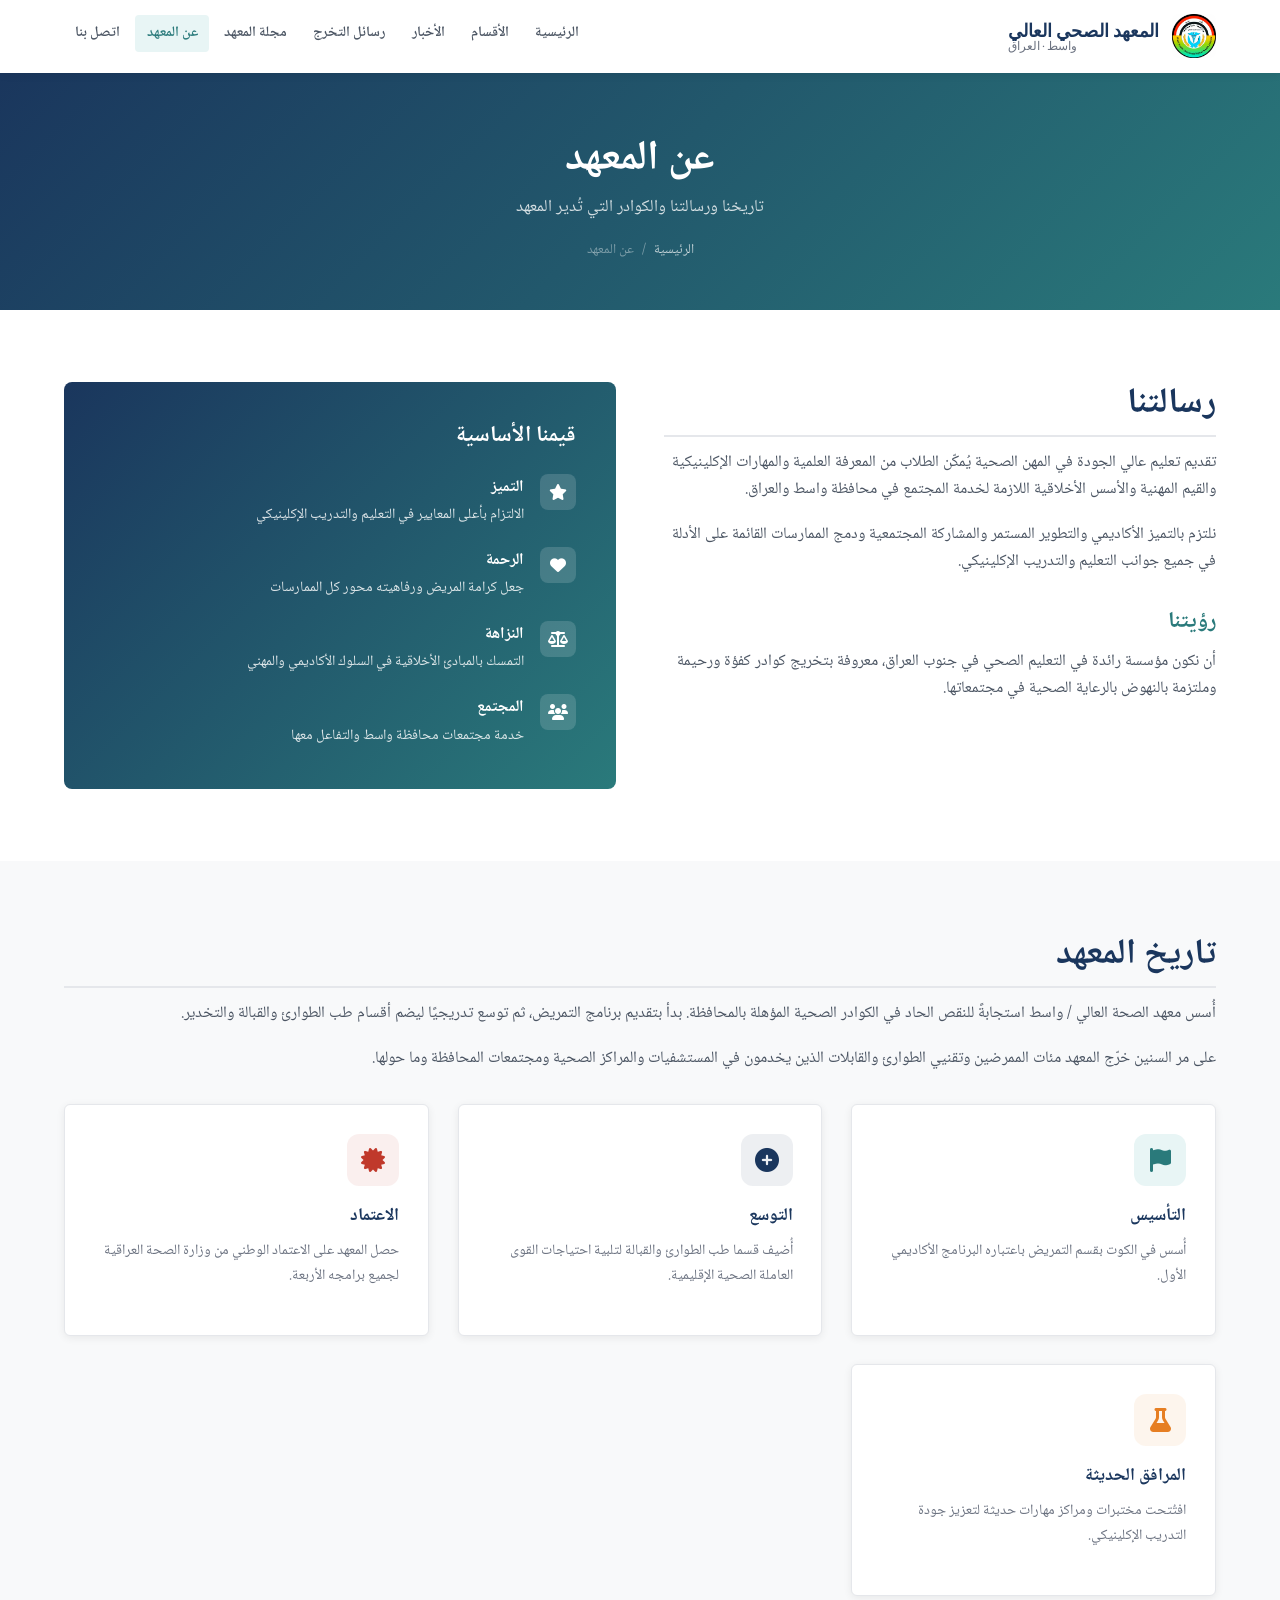
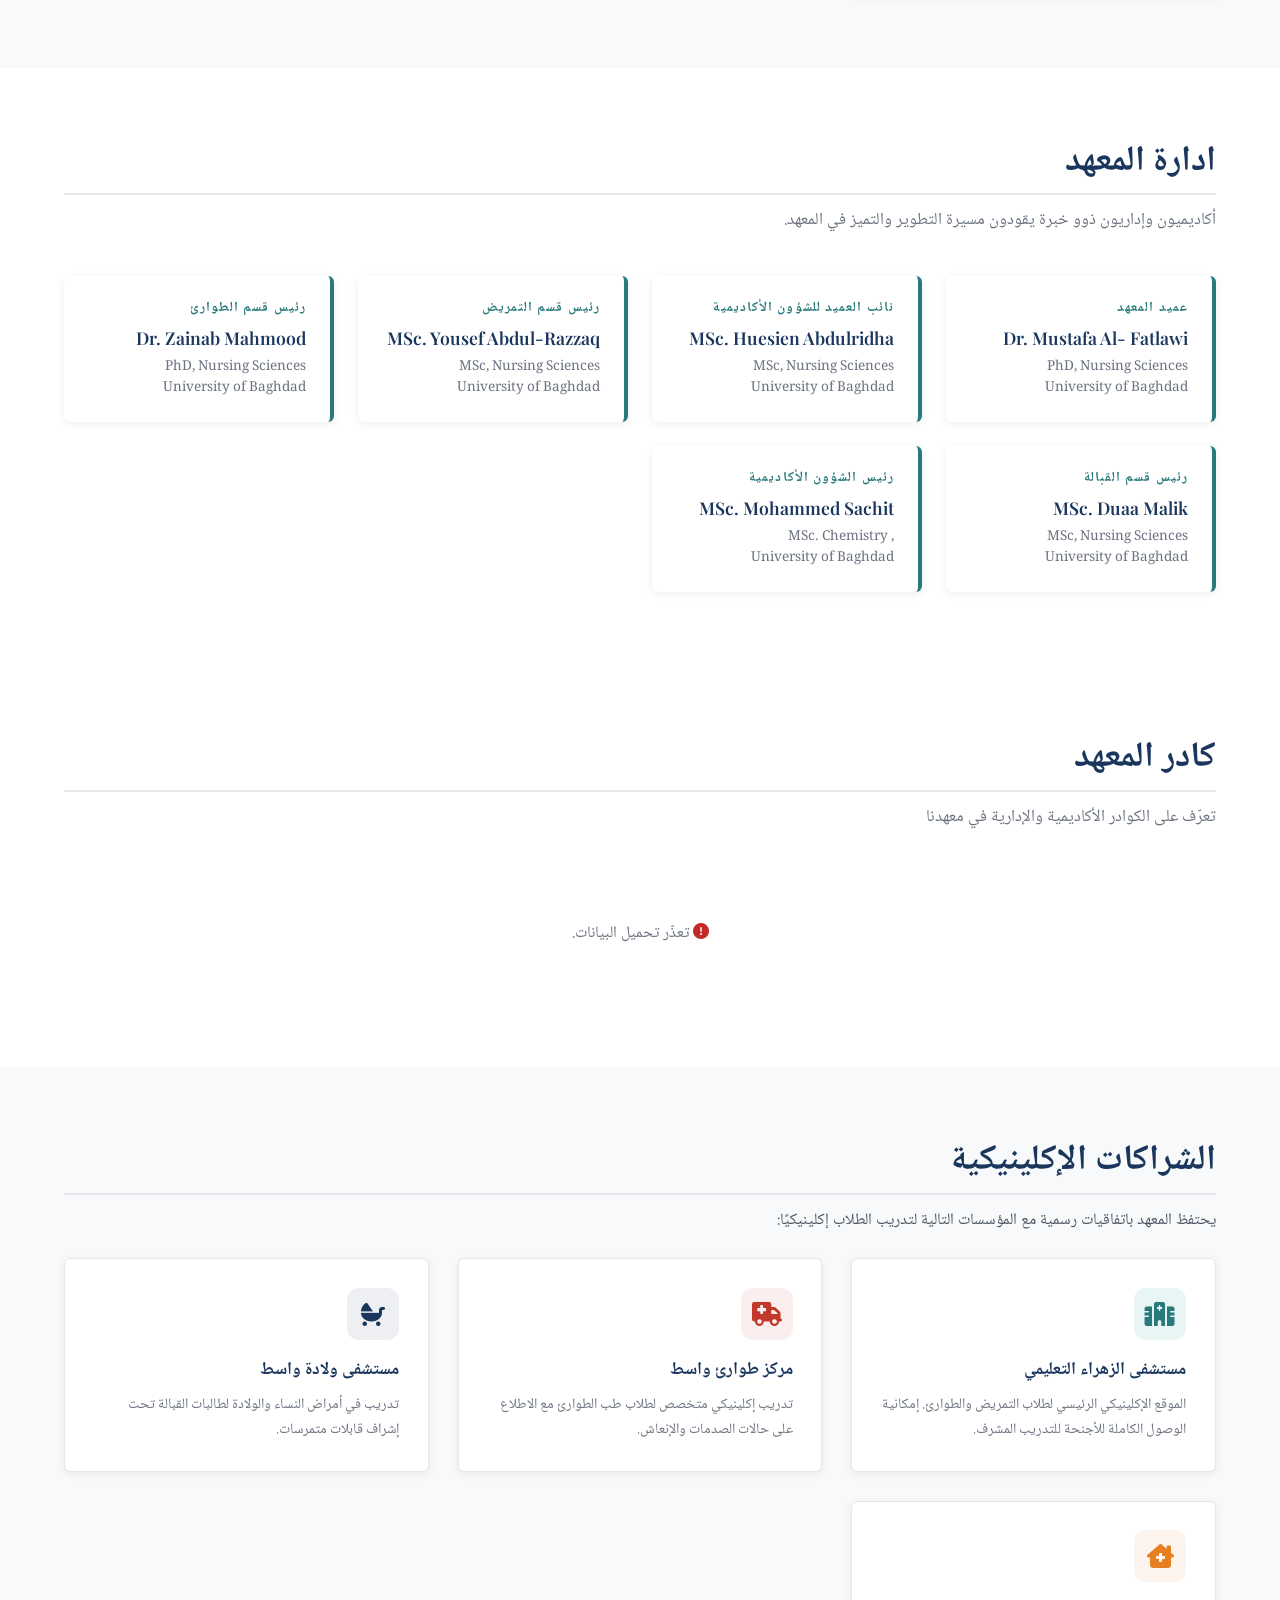
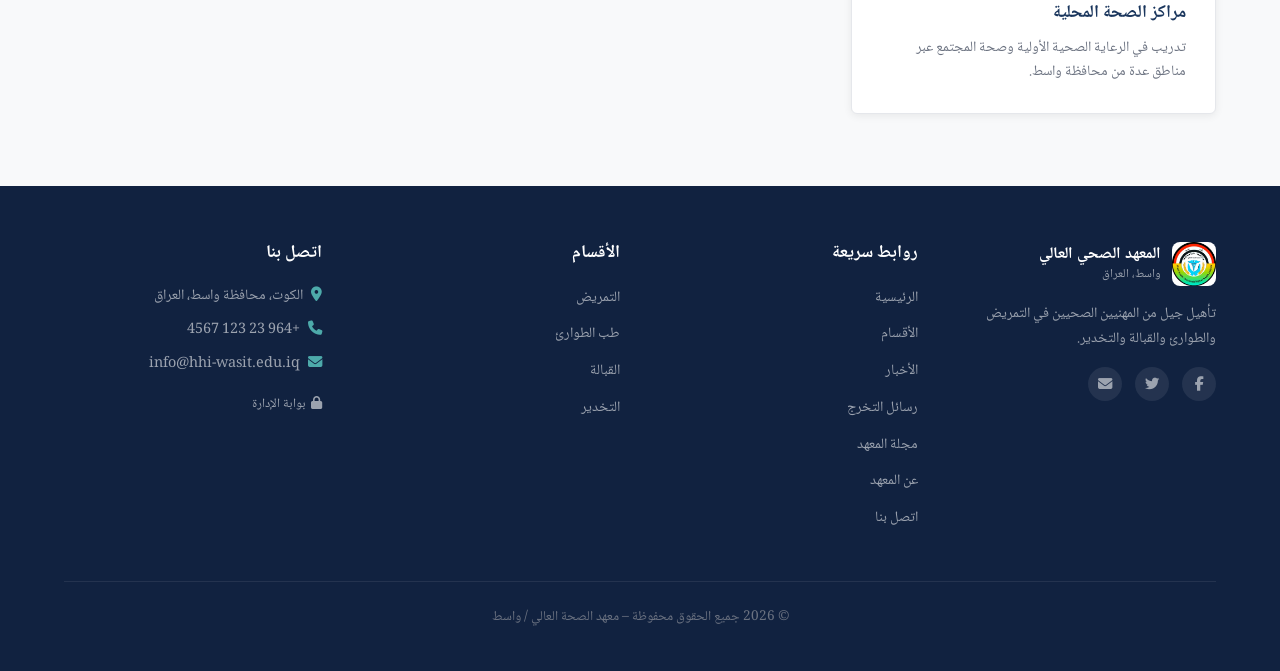
==== about.html @ e91b0072 "Add files via upload" ====
<!DOCTYPE html>
<html lang="ar" dir="rtl">
<head>
  <meta charset="UTF-8"><meta name="viewport" content="width=device-width, initial-scale=1.0">
  <title>عن المعهد – المعهد الصحي العالي واسط</title>
  <link rel="stylesheet" href="https://cdnjs.cloudflare.com/ajax/libs/font-awesome/6.4.0/css/all.min.css">
  <link href="https://fonts.googleapis.com/css2?family=Playfair+Display:wght@400;600;700&family=Source+Sans+Pro:wght@300;400;600&family=Noto+Naskh+Arabic:wght@400;600;700&display=swap" rel="stylesheet">
  <link rel="stylesheet" href="css/style.css">
</head>
<body class="rtl">
<header id="site-header"></header>
<div class="page-header">
  <h1 id="ph_t"></h1><p id="ph_s"></p>
  <div class="breadcrumb"><a href="index.html" id="bc_home"></a><span>/</span><span id="bc_cur"></span></div>
</div>

<section class="section">
  <div class="container">
    <div style="display:grid;grid-template-columns:1fr 1fr;gap:3rem;align-items:start">
      <div>
        <h2 id="mis_t"></h2><p id="mis_p1"></p><p id="mis_p2"></p>
        <h3 style="margin-top:2rem" id="vis_t"></h3><p id="vis_p"></p>
      </div>
      <div>
        <div style="background:linear-gradient(135deg,var(--navy) 0%,var(--teal) 100%);border-radius:8px;padding:2.5rem;color:#fff">
          <h3 style="color:#fff;margin-bottom:1.5rem" id="cv_t"></h3>
          <div style="display:flex;flex-direction:column;gap:1.2rem">
            <div style="display:flex;gap:1rem;align-items:flex-start">
              <div style="background:rgba(255,255,255,.15);border-radius:8px;width:36px;height:36px;display:flex;align-items:center;justify-content:center;flex-shrink:0"><i class="fas fa-star"></i></div>
              <div><strong id="v1t"></strong><br><span style="font-size:.9rem;opacity:.85" id="v1d"></span></div>
            </div>
            <div style="display:flex;gap:1rem;align-items:flex-start">
              <div style="background:rgba(255,255,255,.15);border-radius:8px;width:36px;height:36px;display:flex;align-items:center;justify-content:center;flex-shrink:0"><i class="fas fa-heart"></i></div>
              <div><strong id="v2t"></strong><br><span style="font-size:.9rem;opacity:.85" id="v2d"></span></div>
            </div>
            <div style="display:flex;gap:1rem;align-items:flex-start">
              <div style="background:rgba(255,255,255,.15);border-radius:8px;width:36px;height:36px;display:flex;align-items:center;justify-content:center;flex-shrink:0"><i class="fas fa-balance-scale"></i></div>
              <div><strong id="v3t"></strong><br><span style="font-size:.9rem;opacity:.85" id="v3d"></span></div>
            </div>
            <div style="display:flex;gap:1rem;align-items:flex-start">
              <div style="background:rgba(255,255,255,.15);border-radius:8px;width:36px;height:36px;display:flex;align-items:center;justify-content:center;flex-shrink:0"><i class="fas fa-users"></i></div>
              <div><strong id="v4t"></strong><br><span style="font-size:.9rem;opacity:.85" id="v4d"></span></div>
            </div>
          </div>
        </div>
      </div>
    </div>
  </div>
</section>

<section class="section section-alt">
  <div class="container">
    <h2 id="hist_t"></h2><p id="hist_p1"></p><p id="hist_p2"></p>
    <div class="card-grid" style="margin-top:2rem">
      <div class="card"><div class="card-icon teal"><i class="fas fa-flag"></i></div><h4 id="h1t"></h4><p style="font-size:.9rem;color:var(--gray)" id="h1d"></p></div>
      <div class="card"><div class="card-icon navy"><i class="fas fa-plus-circle"></i></div><h4 id="h2t"></h4><p style="font-size:.9rem;color:var(--gray)" id="h2d"></p></div>
      <div class="card"><div class="card-icon accent"><i class="fas fa-certificate"></i></div><h4 id="h3t"></h4><p style="font-size:.9rem;color:var(--gray)" id="h3d"></p></div>
      <div class="card"><div class="card-icon orange"><i class="fas fa-flask"></i></div><h4 id="h4t"></h4><p style="font-size:.9rem;color:var(--gray)" id="h4d"></p></div>
    </div>
  </div>
</section>

<section class="section">
  <div class="container">
    <div class="section-header"><h2 id="lead_t"></h2><p id="lead_s"></p></div>
    <div class="board-grid">
      <div class="board-card"><h4 id="bd1r"></h4><div class="name">Dr. Mustafa Al- Fatlawi </div><div class="role-detail">PhD, Nursing Sciences <br>University of Baghdad</div></div>
      <div class="board-card"><h4 id="bd2r"></h4><div class="name">MSc. Huesien Abdulridha </div><div class="role-detail">MSc, Nursing Sciences<br>University of Baghdad</div></div>
      <div class="board-card"><h4 id="bd3r"></h4><div class="name">MSc. Yousef Abdul-Razzaq </div><div class="role-detail">MSc, Nursing Sciences<br>University of Baghdad</div></div>
      <div class="board-card"><h4 id="bd4r"></h4><div class="name">Dr. Zainab Mahmood </div><div class="role-detail">PhD, Nursing Sciences <br>University of Baghdad</div></div>
      <div class="board-card"><h4 id="bd5r"></h4><div class="name">MSc. Duaa Malik </div><div class="role-detail">MSc, Nursing Sciences <br>University of Baghdad</div></div>
      <div class="board-card"><h4 id="bd6r"></h4><div class="name">MSc. Mohammed Sachit </div><div class="role-detail">, MSc. Chemistry <br>University of Baghdad</div></div>
    </div>
  </div>
</section>


<!-- ═══════ STAFF CAROUSEL (FIXED) ═══════ -->
<section class="section" id="staff-section">
  <div class="container">
    <div class="section-header">
      <h2>كادر المعهد</h2>
      <p>تعرّف على الكوادر الأكاديمية والإدارية في معهدنا</p>
    </div>

    <div id="staffLoading" style="text-align:center;padding:3rem;color:var(--gray)">
      <i class="fas fa-spinner fa-spin fa-2x"></i>
    </div>

    <div id="staffCarouselWrap" style="display:none;position:relative">
      <!-- Carousel track -->
      <div style="overflow:hidden;border-radius:12px">
        <div id="staffTrack" style="display:flex;transition:transform .45s cubic-bezier(.4,0,.2,1)"></div>
      </div>

      <!-- Prev / Next arrows -->
      <button id="staffPrev" onclick="staffMove(-1)" style="position:absolute;top:50%;right:-22px;transform:translateY(-50%);width:44px;height:44px;border-radius:50%;background:var(--navy);color:#fff;border:none;cursor:pointer;font-size:1.1rem;box-shadow:0 4px 12px rgba(0,0,0,.2);z-index:2;display:flex;align-items:center;justify-content:center">
        <i class="fas fa-chevron-right"></i>
      </button>
      <button id="staffNext" onclick="staffMove(1)" style="position:absolute;top:50%;left:-22px;transform:translateY(-50%);width:44px;height:44px;border-radius:50%;background:var(--navy);color:#fff;border:none;cursor:pointer;font-size:1.1rem;box-shadow:0 4px 12px rgba(0,0,0,.2);z-index:2;display:flex;align-items:center;justify-content:center">
        <i class="fas fa-chevron-left"></i>
      </button>

      <!-- Dots -->
      <div id="staffDots" style="display:flex;justify-content:center;gap:.5rem;margin-top:1.5rem;flex-wrap:wrap"></div>
    </div>

    <div id="staffEmpty" style="display:none;text-align:center;padding:3rem;color:var(--gray)">
      <i class="fas fa-users" style="font-size:2.5rem;opacity:.3;display:block;margin-bottom:1rem"></i>
      <span>لا يوجد كادر مضاف بعد.</span>
    </div>
  </div>
</section>

<section class="section section-alt">
  <div class="container">
    <h2 id="part_t"></h2><p id="part_s"></p>
    <div class="card-grid" style="margin-top:1.5rem">
      <div class="card"><div class="card-icon teal"><i class="fas fa-hospital"></i></div><h4 id="p1n"></h4><p style="font-size:.9rem;color:var(--gray);margin:0" id="p1d"></p></div>
      <div class="card"><div class="card-icon accent"><i class="fas fa-truck-medical"></i></div><h4 id="p2n"></h4><p style="font-size:.9rem;color:var(--gray);margin:0" id="p2d"></p></div>
      <div class="card"><div class="card-icon navy"><i class="fas fa-baby-carriage"></i></div><h4 id="p3n"></h4><p style="font-size:.9rem;color:var(--gray);margin:0" id="p3d"></p></div>
      <div class="card"><div class="card-icon orange"><i class="fas fa-clinic-medical"></i></div><h4 id="p4n"></h4><p style="font-size:.9rem;color:var(--gray);margin:0" id="p4d"></p></div>
    </div>
  </div>
</section>

<footer id="site-footer"></footer>
<script src="js/app.js"></script><script src="js/layout.js"></script>
<script>
function renderPage(){
  renderHeader('about.html'); renderFooter();
  const set=(id,v)=>{const e=document.getElementById(id);if(e)e.textContent=v;};
  set('ph_t','عن المعهد'); set('ph_s','تاريخنا ورسالتنا والكوادر التي تُدير المعهد');
  set('bc_home','الرئيسية'); set('bc_cur','عن المعهد');
  set('mis_t','رسالتنا');
  set('mis_p1','تقديم تعليم عالي الجودة في المهن الصحية يُمكّن الطلاب من المعرفة العلمية والمهارات الإكلينيكية والقيم المهنية والأسس الأخلاقية اللازمة لخدمة المجتمع في محافظة واسط والعراق.');
  set('mis_p2','نلتزم بالتميز الأكاديمي والتطوير المستمر والمشاركة المجتمعية ودمج الممارسات القائمة على الأدلة في جميع جوانب التعليم والتدريب الإكلينيكي.');
  set('vis_t','رؤيتنا');
  set('vis_p','أن نكون مؤسسة رائدة في التعليم الصحي في جنوب العراق، معروفة بتخريج كوادر كفؤة ورحيمة وملتزمة بالنهوض بالرعاية الصحية في مجتمعاتها.');
  set('cv_t','قيمنا الأساسية');
  set('v1t','التميز'); set('v1d','الالتزام بأعلى المعايير في التعليم والتدريب الإكلينيكي');
  set('v2t','الرحمة'); set('v2d','جعل كرامة المريض ورفاهيته محور كل الممارسات');
  set('v3t','النزاهة'); set('v3d','التمسك بالمبادئ الأخلاقية في السلوك الأكاديمي والمهني');
  set('v4t','المجتمع'); set('v4d','خدمة مجتمعات محافظة واسط والتفاعل معها');
  set('hist_t','تاريخ المعهد');
  set('hist_p1','أُسس معهد الصحة العالي  / واسط استجابةً للنقص الحاد في الكوادر الصحية المؤهلة بالمحافظة. بدأ بتقديم برنامج التمريض، ثم توسع تدريجيًا ليضم أقسام طب الطوارئ والقبالة والتخدير.');
  set('hist_p2','على مر السنين خرّج المعهد مئات الممرضين وتقنيي الطوارئ والقابلات الذين يخدمون في المستشفيات والمراكز الصحية ومجتمعات المحافظة وما حولها.');
  set('h1t','التأسيس'); set('h1d','أُسس في الكوت بقسم التمريض باعتباره البرنامج الأكاديمي الأول.');
  set('h2t','التوسع'); set('h2d','أُضيف قسما طب الطوارئ والقبالة لتلبية احتياجات القوى العاملة الصحية الإقليمية.');
  set('h3t','الاعتماد'); set('h3d','حصل المعهد على الاعتماد الوطني من وزارة الصحة العراقية لجميع برامجه الأربعة.');
  set('h4t','المرافق الحديثة'); set('h4d','افتُتحت مختبرات ومراكز مهارات حديثة لتعزيز جودة التدريب الإكلينيكي.');
  set('lead_t','ادارة المعهد'); set('lead_s','أكاديميون وإداريون ذوو خبرة يقودون مسيرة التطوير والتميز في المعهد.');
  set('bd1r','عميد المعهد'); set('bd2r','نائب العميد للشؤون الأكاديمية');
  set('bd3r','رئيس قسم التمريض'); set('bd4r','رئيس قسم الطوارئ');
  set('bd5r','رئيس قسم القبالة'); set('bd6r','رئيس الشؤون الأكاديمية');
  set('part_t','الشراكات الإكلينيكية'); set('part_s','يحتفظ المعهد باتفاقيات رسمية مع المؤسسات التالية لتدريب الطلاب إكلينيكيًا:');
  set('p1n','مستشفى الزهراء التعليمي'); set('p1d','الموقع الإكلينيكي الرئيسي لطلاب التمريض والطوارئ. إمكانية الوصول الكاملة للأجنحة للتدريب المشرف.');
  set('p2n','مركز طوارئ واسط'); set('p2d','تدريب إكلينيكي متخصص لطلاب طب الطوارئ مع الاطلاع على حالات الصدمات والإنعاش.');
  set('p3n','مستشفى ولادة واسط'); set('p3d','تدريب في أمراض النساء والولادة لطالبات القبالة تحت إشراف قابلات متمرسات.');
  set('p4n','مراكز الصحة المحلية'); set('p4d','تدريب في الرعاية الصحية الأولية وصحة المجتمع عبر مناطق عدة من محافظة واسط.');
  document.body.classList.add('rtl');
  document.documentElement.dir='rtl';
  document.documentElement.lang='ar';
  document.title='عن المعهد – المعهد الصحي العالي واسط';
}
renderPage();

  // ═══ STAFF CAROUSEL (FIXED) ═══
  let _staffList = [];
  let _staffIndex = 0;
  let _staffAuto;
  const VISIBLE = () => window.innerWidth < 640 ? 1 : window.innerWidth < 1024 ? 2 : 3;

  async function loadStaff() {
    try {
      _staffList = await HHI.getStaff();
      document.getElementById('staffLoading').style.display = 'none';
      if (!_staffList.length) {
        document.getElementById('staffEmpty').style.display = 'block';
        return;
      }
      document.getElementById('staffCarouselWrap').style.display = 'block';
      buildCarousel();
      startAuto();
    } catch(e) {
      document.getElementById('staffLoading').innerHTML =
        '<i class="fas fa-exclamation-circle" style="color:#c62828"></i> تعذّر تحميل البيانات.';
      console.error('Staff load error:', e);
    }
  }

  function buildCarousel() {
    const track = document.getElementById('staffTrack');
    const dots  = document.getElementById('staffDots');
    const vis   = VISIBLE();
    const cardW = 100 / vis;

    track.innerHTML = _staffList.map(s => `
      <div style="min-width:${cardW}%;padding:1rem;box-sizing:border-box;flex-shrink:0">
        <div style="background:#fff;border-radius:24px;box-shadow:0 12px 40px rgba(0,0,0,.04);padding:2rem 1.5rem;height:100%;border:1px solid rgba(42,122,123,0.1);transition:all .4s cubic-bezier(0.175, 0.885, 0.32, 1.275);display:flex;flex-direction:column;align-items:center;text-align:center">
          
          <!-- Squircle Image -->
          <div style="width:160px;height:160px;border-radius:40px;overflow:hidden;margin-bottom:1.5rem;background:var(--teal-pale);box-shadow:0 10px 25px rgba(42,122,123,0.15);transform:rotate(-3deg)">
            <div style="width:100%;height:100%;transform:rotate(3deg)">
              ${s.photo_url
                ? `<img src="${escHtml(s.photo_url)}" alt="${escHtml(s.name)}" style="width:100%;height:100%;object-fit:cover;display:block">`
                : `<div style="width:100%;height:100%;display:flex;align-items:center;justify-content:center"><i class="fas fa-user-tie" style="font-size:3.5rem;color:var(--teal);opacity:.4"></i></div>`}
            </div>
          </div>

          <!-- Name & Title -->
          <div style="margin-bottom:1rem">
            <h4 style="font-family:'Playfair Display',serif;font-size:1.3rem;color:var(--navy);margin-bottom:.3rem;border:none;padding:0">${escHtml(s.name)}</h4>
            <div style="color:var(--teal);font-size:.9rem;font-weight:600;letter-spacing:0.02em">${escHtml(s.title||'Staff')}</div>
          </div>

          <!-- Divider -->
          <div style="width:30px;height:2px;background:var(--accent);margin-bottom:1rem;opacity:.4"></div>

          <!-- Department -->
          <div style="font-size:.8rem;color:var(--gray);background:var(--gray-light);padding:.3rem .8rem;border-radius:12px;font-weight:500">
            ${escHtml(s.department||'General')}
          </div>

          <!-- Subtle Action -->
          <div style="margin-top:auto;padding-top:1.5rem">
            <div style="display:flex;gap:.8rem;justify-content:center">

            </div>
          </div>
        </div>
      </div>`).join('');

    const pages = Math.ceil(_staffList.length / vis);
    dots.innerHTML = Array.from({length: pages}, (_,i) =>
      `<button onclick="staffGoTo(${i})" style="width:${i===0?'24px':'10px'};height:10px;border-radius:99px;background:${i===0?'var(--teal)':'#d1d5db'};border:none;cursor:pointer;transition:all .3s;padding:0" id="dot_${i}"></button>`
    ).join('');

    goTo(0);
  }

  function goTo(idx) {
    const vis = VISIBLE();
    const max = Math.max(0, _staffList.length - vis);
    _staffIndex = Math.max(0, Math.min(idx, max));
    const cardW = 100 / vis;
    document.getElementById('staffTrack').style.transform = `translateX(${_staffIndex * cardW}%)`;
    // Update dots
    const pages = Math.ceil(_staffList.length / vis);
    const activePage = Math.round(_staffIndex / vis);
    for (let i = 0; i < pages; i++) {
      const dot = document.getElementById('dot_' + i);
      if (dot) {
        dot.style.width = i === activePage ? '24px' : '10px';
        dot.style.background = i === activePage ? 'var(--teal)' : '#d1d5db';
      }
    }
  }

  function staffMove(dir) {
    resetAuto();
    goTo(_staffIndex + dir);
  }

  function staffGoTo(page) {
    resetAuto();
    goTo(page * VISIBLE());
  }

  function startAuto() {
    _staffAuto = setInterval(() => {
      const vis = VISIBLE();
      const next = _staffIndex + 1 > _staffList.length - vis ? 0 : _staffIndex + 1;
      goTo(next);
    }, 4000);
  }

  function resetAuto() {
    clearInterval(_staffAuto);
    startAuto();
  }

  window.addEventListener('resize', () => {
    if (_staffList.length) buildCarousel();
  });

  loadStaff();

</script>
</body>
</html>
---- css/style.css ----
/* ===== RESET & BASE ===== */
*, *::before, *::after { margin: 0; padding: 0; box-sizing: border-box; }

:root {
  --navy:       #1a365d;
  --navy-dark:  #112240;
  --teal:       #2a7a7b;
  --teal-light: #4daaaa;
  --teal-pale:  #e8f5f5;
  --accent:     #c0392b;
  --accent2:    #e67e22;
  --gray:       #6b7280;
  --gray-dark:  #4b5563;
  --gray-light: #f8f9fa;
  --white:      #ffffff;
  --border:     #e5e7eb;
  --shadow-sm:  0 2px 8px rgba(0,0,0,0.07);
  --shadow-md:  0 6px 24px rgba(0,0,0,0.10);
  --radius:     6px;
}

html { scroll-behavior: smooth; }

body {
  font-family: 'Source Sans Pro', 'Segoe UI', sans-serif;
  color: var(--gray-dark);
  background: var(--white);
  line-height: 1.7;
}

h1, h2, h3, h4, h5 {
  font-family: 'Playfair Display', Georgia, serif;
  color: var(--navy);
  line-height: 1.25;
  margin-bottom: 0.75rem;
}

h1 { font-size: clamp(2rem, 5vw, 3.2rem); }
h2 { font-size: clamp(1.6rem, 3vw, 2.2rem); padding-bottom: 0.6rem; border-bottom: 2px solid var(--border); margin-top: 0; }
h3 { font-size: 1.4rem; color: var(--teal); }
h4 { font-size: 1.1rem; }

p { margin-bottom: 1.1rem; }

a { color: var(--teal); text-decoration: none; transition: color 0.25s; }
a:hover { color: var(--navy); }

ul { margin-left: 1.4rem; margin-bottom: 1.2rem; }
li { margin-bottom: 0.4rem; }

img { max-width: 100%; display: block; }

/* ===== LAYOUT ===== */
.container { width: 100%; max-width: 1200px; margin: 0 auto; padding: 0 1.5rem; }
.section { padding: 4.5rem 0; }
.section-alt { background: var(--gray-light); }

/* ===== BUTTONS ===== */
.btn {
  display: inline-block;
  padding: 0.7rem 1.6rem;
  border-radius: var(--radius);
  font-weight: 600;
  font-size: 0.95rem;
  border: 2px solid transparent;
  cursor: pointer;
  transition: all 0.28s;
  font-family: 'Source Sans Pro', sans-serif;
  letter-spacing: 0.02em;
}
.btn-primary { background: var(--accent); color: #fff; border-color: var(--accent); }
.btn-primary:hover { background: #a93226; border-color: #a93226; color: #fff; }
.btn-secondary { background: transparent; color: var(--teal); border-color: var(--teal); }
.btn-secondary:hover { background: var(--teal); color: #fff; }
.btn-navy { background: var(--navy); color: #fff; border-color: var(--navy); }
.btn-navy:hover { background: var(--navy-dark); color: #fff; }
.btn-sm { padding: 0.45rem 1rem; font-size: 0.875rem; }

/* ===== HEADER ===== */
header {
  background: var(--white);
  box-shadow: var(--shadow-sm);
  position: fixed;
  top: 0; left: 0; right: 0;
  z-index: 1000;
}
.header-inner {
  display: flex;
  align-items: center;
  justify-content: space-between;
  padding: 0.9rem 1.5rem;
  max-width: 1200px;
  margin: 0 auto;
}
.logo-wrap { display: flex; align-items: center; gap: 0.8rem; }
.logo-icon {
  width: 44px; height: 44px;
  background: var(--navy);
  border-radius: 8px;
  display: flex; align-items: center; justify-content: center;
  color: #fff;
  font-family: 'Playfair Display', serif;
  font-weight: 700; font-size: 1.15rem;
  flex-shrink: 0;
}
.logo-text { font-family: 'Playfair Display', serif; font-weight: 700; font-size: 1.1rem; color: var(--navy); line-height: 1.2; }
.logo-text span { display: block; font-family: 'Source Sans Pro', sans-serif; font-weight: 400; font-size: 0.75rem; color: var(--gray); }

nav#mainNav ul { display: flex; list-style: none; margin: 0; gap: 0.25rem; }
nav#mainNav a { color: var(--gray-dark); font-weight: 600; font-size: 0.9rem; padding: 0.4rem 0.7rem; border-radius: 4px; transition: all 0.2s; }
nav#mainNav a:hover, nav#mainNav a.active { color: var(--teal); background: var(--teal-pale); }

.mobile-btn { display: none; background: none; border: none; font-size: 1.5rem; color: var(--navy); cursor: pointer; }

/* ===== HERO ===== */
.hero {
  margin-top: 70px;
  padding: 7rem 0 5rem;
  background: linear-gradient(135deg, rgba(26,54,93,0.04) 0%, rgba(42,122,123,0.06) 100%),
              linear-gradient(to bottom, #fff 0%, var(--gray-light) 100%);
  text-align: center;
  position: relative;
  overflow: hidden;
}
.hero::before {
  content: '';
  position: absolute;
  top: -60px; right: -80px;
  width: 360px; height: 360px;
  background: radial-gradient(circle, rgba(42,122,123,0.08) 0%, transparent 70%);
  border-radius: 50%;
}
.hero::after {
  content: '';
  position: absolute;
  bottom: -40px; left: -60px;
  width: 280px; height: 280px;
  background: radial-gradient(circle, rgba(26,54,93,0.06) 0%, transparent 70%);
  border-radius: 50%;
}
.hero-content { position: relative; z-index: 1; max-width: 800px; margin: 0 auto; }
.hero-badge {
  display: inline-block;
  background: var(--teal-pale);
  color: var(--teal);
  font-size: 0.8rem;
  font-weight: 600;
  letter-spacing: 0.1em;
  text-transform: uppercase;
  padding: 0.3rem 1rem;
  border-radius: 20px;
  margin-bottom: 1.5rem;
}
.hero h1 { margin-bottom: 1.2rem; }
.hero .subtitle {
  font-size: 1.2rem;
  color: var(--gray);
  max-width: 580px;
  margin: 0 auto 2.5rem;
}
.hero-btns { display: flex; gap: 1rem; justify-content: center; flex-wrap: wrap; }
.hero-stats {
  display: flex; gap: 3rem; justify-content: center;
  margin-top: 4rem;
  padding-top: 3rem;
  border-top: 1px solid var(--border);
  flex-wrap: wrap;
}
.stat-item { text-align: center; }
.stat-num { font-family: 'Playfair Display', serif; font-size: 2.2rem; font-weight: 700; color: var(--navy); display: block; }
.stat-label { font-size: 0.85rem; color: var(--gray); text-transform: uppercase; letter-spacing: 0.05em; }

/* ===== CARDS ===== */
.card-grid { display: grid; grid-template-columns: repeat(auto-fill, minmax(280px, 1fr)); gap: 1.8rem; margin-top: 2rem; }
.card {
  background: var(--white);
  border-radius: var(--radius);
  box-shadow: var(--shadow-sm);
  padding: 1.8rem;
  border: 1px solid var(--border);
  transition: transform 0.3s, box-shadow 0.3s;
}
.card:hover { transform: translateY(-4px); box-shadow: var(--shadow-md); }
.card-icon {
  width: 52px; height: 52px;
  border-radius: 12px;
  display: flex; align-items: center; justify-content: center;
  font-size: 1.5rem;
  margin-bottom: 1.2rem;
}
.card-icon.teal { background: var(--teal-pale); color: var(--teal); }
.card-icon.navy { background: rgba(26,54,93,0.08); color: var(--navy); }
.card-icon.accent { background: rgba(192,57,43,0.08); color: var(--accent); }
.card-icon.orange { background: rgba(230,126,34,0.08); color: var(--accent2); }

/* ===== NEWS CARDS ===== */
.news-grid { display: grid; grid-template-columns: repeat(auto-fill, minmax(300px, 1fr)); gap: 1.8rem; margin-top: 2rem; }
.news-card {
  background: var(--white);
  border-radius: var(--radius);
  box-shadow: var(--shadow-sm);
  overflow: hidden;
  border: 1px solid var(--border);
  transition: transform 0.3s, box-shadow 0.3s;
  display: flex; flex-direction: column;
}
.news-card:hover { transform: translateY(-4px); box-shadow: var(--shadow-md); }
.news-card-header {
  background: linear-gradient(135deg, var(--navy) 0%, var(--teal) 100%);
  padding: 1.2rem 1.5rem;
  display: flex; align-items: center; gap: 0.75rem;
}
.news-category {
  font-size: 0.72rem;
  font-weight: 700;
  letter-spacing: 0.1em;
  text-transform: uppercase;
  color: rgba(255,255,255,0.85);
  background: rgba(255,255,255,0.15);
  padding: 0.2rem 0.6rem;
  border-radius: 4px;
}
.news-date { font-size: 0.8rem; color: rgba(255,255,255,0.7); margin-left: auto; }
.news-card-body { padding: 1.5rem; flex: 1; }
.news-card-body h3 { font-size: 1.1rem; color: var(--navy); margin-bottom: 0.7rem; }
.news-card-body p { font-size: 0.9rem; color: var(--gray); margin-bottom: 0; }
.news-card-footer { padding: 0.8rem 1.5rem; border-top: 1px solid var(--border); }

/* Card layout used on news.html / bulletin.html (image + body, light category badge) */
.news-img {
  height: 170px;
  background-size: cover;
  background-position: center;
  background-color: var(--teal-pale);
}
.news-body { padding: 1.5rem; flex: 1; display: flex; flex-direction: column; }
.news-body .news-category {
  display: inline-block;
  align-self: flex-start;
  color: var(--teal);
  background: var(--teal-pale);
  text-transform: none;
  letter-spacing: 0.02em;
  font-weight: 700;
  margin-bottom: 0.6rem;
}
.news-title { font-size: 1.1rem; color: var(--navy); margin: 0 0 0.6rem; line-height: 1.4; }
.news-excerpt { font-size: 0.9rem; color: var(--gray); margin: 0 0 1rem; line-height: 1.7; flex: 1; }
.news-meta {
  display: flex; gap: 1rem; flex-wrap: wrap;
  font-size: 0.8rem; color: var(--gray);
  padding-top: 0.8rem; border-top: 1px solid var(--border);
}
.news-meta i { color: var(--teal); margin-left: 0.3rem; }

/* ===== DEPARTMENT SECTION ===== */
.dept-grid { display: grid; grid-template-columns: repeat(auto-fill, minmax(320px, 1fr)); gap: 2rem; margin-top: 2rem; }
.dept-card {
  background: var(--white);
  border-radius: var(--radius);
  box-shadow: var(--shadow-sm);
  border: 1px solid var(--border);
  overflow: hidden;
  transition: transform 0.3s, box-shadow 0.3s;
}
.dept-card:hover { transform: translateY(-5px); box-shadow: var(--shadow-md); }
.dept-card-top {
  padding: 2rem 1.8rem 1.5rem;
  border-bottom: 1px solid var(--border);
}
.dept-badge {
  display: inline-block;
  font-size: 0.72rem;
  font-weight: 700;
  letter-spacing: 0.12em;
  text-transform: uppercase;
  padding: 0.3rem 0.8rem;
  border-radius: 20px;
  margin-bottom: 1rem;
}
.dept-badge.nursing { background: #e3f2fd; color: #1565c0; }
.dept-badge.emergency { background: #fce4ec; color: #c62828; }
.dept-badge.midwifery { background: #f3e5f5; color: #6a1b9a; }
.dept-badge.anesthesia { background: #e8f5e9; color: #2e7d32; }
.dept-card-top h3 { color: var(--navy); font-size: 1.35rem; }
.dept-card-body { padding: 1.5rem 1.8rem; }
.dept-detail { display: flex; align-items: center; gap: 0.6rem; font-size: 0.88rem; color: var(--gray); margin-bottom: 0.5rem; }
.dept-detail i { color: var(--teal); width: 16px; }

/* ===== THESES ===== */
.thesis-item {
  background: var(--white);
  border: 1px solid var(--border);
  border-left: 4px solid var(--teal);
  border-radius: var(--radius);
  padding: 1.4rem 1.6rem;
  margin-bottom: 1.2rem;
  transition: box-shadow 0.2s;
}
.thesis-item:hover { box-shadow: var(--shadow-sm); }
.thesis-meta { display: flex; gap: 1rem; flex-wrap: wrap; margin-bottom: 0.5rem; }
.thesis-tag {
  font-size: 0.75rem;
  font-weight: 600;
  letter-spacing: 0.06em;
  text-transform: uppercase;
  padding: 0.2rem 0.6rem;
  border-radius: 4px;
}
.thesis-tag.nursing { background: #e3f2fd; color: #1565c0; }
.thesis-tag.emergency { background: #fce4ec; color: #c62828; }
.thesis-tag.midwifery { background: #f3e5f5; color: #6a1b9a; }
.thesis-tag.anesthesia { background: #e8f5e9; color: #2e7d32; }
.thesis-item h4 { color: var(--navy); font-size: 1.05rem; margin-bottom: 0.3rem; }
.thesis-item .thesis-author { color: var(--gray); font-size: 0.88rem; }
.thesis-item .thesis-year { color: var(--teal); font-weight: 600; }
.thesis-download { display: flex; align-items: center; gap: 0.4rem; font-size: 0.85rem; color: var(--teal); font-weight: 600; margin-top: 0.8rem; }
.thesis-download:hover { color: var(--navy); }

/* ===== SEARCH / FILTER BAR ===== */
.filter-bar {
  display: flex;
  gap: 1rem;
  flex-wrap: wrap;
  align-items: center;
  margin-bottom: 2rem;
  background: var(--gray-light);
  padding: 1rem 1.4rem;
  border-radius: var(--radius);
}
.filter-bar input, .filter-bar select {
  padding: 0.6rem 1rem;
  border: 1px solid var(--border);
  border-radius: var(--radius);
  font-family: 'Source Sans Pro', sans-serif;
  font-size: 0.9rem;
  color: var(--gray-dark);
  background: #fff;
  outline: none;
  flex: 1; min-width: 160px;
}
.filter-bar input:focus, .filter-bar select:focus { border-color: var(--teal); }

/* ===== SECTION HEADER ===== */
.section-header { margin-bottom: 2.5rem; }
.section-header p { color: var(--gray); font-size: 1.05rem; max-width: 640px; }

/* ===== BOARD / LEADERSHIP ===== */
.board-grid { display: grid; grid-template-columns: repeat(auto-fill, minmax(240px, 1fr)); gap: 1.5rem; margin-top: 2rem; }
.board-card {
  background: var(--white);
  padding: 1.5rem;
  border-radius: var(--radius);
  border-left: 4px solid var(--teal);
  box-shadow: var(--shadow-sm);
}
.board-card h4 { color: var(--teal); margin-bottom: 0.4rem; font-size: 0.85rem; text-transform: uppercase; letter-spacing: 0.08em; }
.board-card .name { font-family: 'Playfair Display', serif; font-size: 1.1rem; color: var(--navy); font-weight: 600; margin-bottom: 0.25rem; }
.board-card .role-detail { color: var(--gray); font-size: 0.85rem; line-height: 1.5; }

/* ===== FOOTER ===== */
footer {
  background: var(--navy-dark);
  color: #d1d5db;
  padding: 3.5rem 0 1.5rem;
}
.footer-grid { display: grid; grid-template-columns: repeat(auto-fit, minmax(220px, 1fr)); gap: 2.5rem; margin-bottom: 2.5rem; }
.footer-col h4 { color: #fff; font-family: 'Playfair Display', serif; font-size: 1.1rem; margin-bottom: 1.2rem; }
.footer-col ul { list-style: none; margin: 0; }
.footer-col li { margin-bottom: 0.6rem; }
.footer-col a { color: #9ca3af; font-size: 0.9rem; }
.footer-col a:hover { color: #fff; }
.footer-col p { font-size: 0.9rem; margin-bottom: 0.6rem; color: #9ca3af; }
.social-row { display: flex; gap: 0.8rem; margin-top: 1rem; }
.social-btn {
  width: 34px; height: 34px;
  display: flex; align-items: center; justify-content: center;
  background: rgba(255,255,255,0.08);
  border-radius: 50%;
  color: #fff;
  font-size: 0.9rem;
  transition: background 0.2s;
}
.social-btn:hover { background: var(--teal); color: #fff; }
.footer-bottom {
  border-top: 1px solid rgba(255,255,255,0.08);
  padding-top: 1.5rem;
  text-align: center;
  font-size: 0.85rem;
  color: #6b7280;
}

/* ===== PAGE HEADER (inner pages) ===== */
.page-header {
  margin-top: 70px;
  background: linear-gradient(135deg, var(--navy) 0%, var(--teal) 100%);
  padding: 4rem 0 3rem;
  color: #fff;
  text-align: center;
}
.page-header h1 { color: #fff; margin-bottom: 0.5rem; font-size: clamp(1.8rem, 4vw, 2.6rem); }
.page-header p { color: rgba(255,255,255,0.8); font-size: 1.05rem; margin: 0; }
.breadcrumb { display: flex; align-items: center; justify-content: center; gap: 0.5rem; margin-top: 1rem; font-size: 0.85rem; }
.breadcrumb a { color: rgba(255,255,255,0.7); }
.breadcrumb a:hover { color: #fff; }
.breadcrumb span { color: rgba(255,255,255,0.4); }

/* ===== ALERT / NOTICE ===== */
.alert { padding: 1rem 1.4rem; border-radius: var(--radius); margin-bottom: 1.5rem; border-left: 4px solid; }
.alert-info { background: #e3f2fd; border-color: #1565c0; color: #1a237e; }
.alert-success { background: #e8f5e9; border-color: #2e7d32; color: #1b5e20; }
.alert-warn { background: #fff8e1; border-color: #f9a825; color: #e65100; }

/* ===== ADMIN PAGE ===== */
.admin-wrapper {
  margin-top: 70px;
  min-height: calc(100vh - 70px);
  display: grid;
  grid-template-columns: 260px 1fr;
}
.admin-sidebar {
  background: var(--navy-dark);
  color: #d1d5db;
  padding: 2rem 1.2rem;
  min-height: calc(100vh - 70px);
}
.admin-sidebar h3 { color: #fff; font-size: 0.8rem; letter-spacing: 0.12em; text-transform: uppercase; margin-bottom: 1rem; padding-bottom: 0.5rem; border-bottom: 1px solid rgba(255,255,255,0.1); }
.admin-sidebar ul { list-style: none; margin: 0 0 2rem; }
.admin-sidebar li { margin-bottom: 0.25rem; }
.admin-sidebar a {
  display: flex; align-items: center; gap: 0.7rem;
  color: #9ca3af;
  font-size: 0.9rem;
  padding: 0.55rem 0.8rem;
  border-radius: 6px;
  transition: all 0.2s;
}
.admin-sidebar a:hover, .admin-sidebar a.active { background: rgba(255,255,255,0.08); color: #fff; }
.admin-sidebar a i { width: 16px; }
.admin-main { background: var(--gray-light); padding: 2.5rem; overflow-y: auto; }
.admin-main h2 { border-bottom: none; font-size: 1.6rem; margin-bottom: 0.3rem; }
.admin-main .sub { color: var(--gray); margin-bottom: 2rem; font-size: 0.95rem; }

.form-group { margin-bottom: 1.4rem; }
.form-group label { display: block; font-weight: 600; font-size: 0.9rem; margin-bottom: 0.45rem; color: var(--gray-dark); }
.form-control {
  width: 100%;
  padding: 0.65rem 1rem;
  border: 1px solid var(--border);
  border-radius: var(--radius);
  font-family: 'Source Sans Pro', sans-serif;
  font-size: 0.95rem;
  color: var(--gray-dark);
  background: #fff;
  transition: border-color 0.2s;
  outline: none;
}
.form-control:focus { border-color: var(--teal); box-shadow: 0 0 0 3px rgba(42,122,123,0.1); }
textarea.form-control { resize: vertical; min-height: 100px; }
.form-row { display: grid; grid-template-columns: 1fr 1fr; gap: 1.2rem; }
.file-drop {
  border: 2px dashed var(--border);
  border-radius: var(--radius);
  padding: 2rem;
  text-align: center;
  cursor: pointer;
  transition: border-color 0.2s, background 0.2s;
  background: #fff;
}
.file-drop:hover, .file-drop.drag { border-color: var(--teal); background: var(--teal-pale); }
.file-drop i { font-size: 2rem; color: var(--teal); margin-bottom: 0.7rem; }
.file-drop p { margin: 0; color: var(--gray); font-size: 0.9rem; }
.file-drop input[type=file] { display: none; }
.file-name { margin-top: 0.7rem; font-size: 0.85rem; color: var(--teal); font-weight: 600; }

.card-white { background: #fff; border-radius: var(--radius); padding: 2rem; box-shadow: var(--shadow-sm); border: 1px solid var(--border); margin-bottom: 2rem; }
.admin-table { width: 100%; border-collapse: collapse; font-size: 0.9rem; }
.admin-table th { text-align: left; padding: 0.75rem 1rem; background: var(--gray-light); color: var(--gray-dark); font-weight: 600; border-bottom: 2px solid var(--border); }
.admin-table td { padding: 0.9rem 1rem; border-bottom: 1px solid var(--border); vertical-align: middle; }
.admin-table tr:last-child td { border-bottom: none; }
.admin-table tr:hover td { background: var(--gray-light); }
.tag-pill { display: inline-block; padding: 0.2rem 0.7rem; border-radius: 20px; font-size: 0.75rem; font-weight: 600; }

/* Login overlay */
.login-overlay {
  position: fixed; inset: 0;
  background: linear-gradient(135deg, var(--navy) 0%, var(--teal) 100%);
  display: flex; align-items: center; justify-content: center;
  z-index: 9999;
}
.login-box {
  background: #fff;
  border-radius: 12px;
  padding: 3rem 2.5rem;
  width: 100%; max-width: 400px;
  box-shadow: 0 20px 60px rgba(0,0,0,0.3);
  text-align: center;
}
.login-box .logo-icon { margin: 0 auto 1.5rem; width: 64px; height: 64px; font-size: 1.5rem; }
.login-box h2 { border: none; font-size: 1.6rem; margin-bottom: 0.3rem; }
.login-box p { color: var(--gray); font-size: 0.9rem; margin-bottom: 2rem; }

/* ===== RESPONSIVE ===== */
@media (max-width: 900px) {
  .admin-wrapper { grid-template-columns: 1fr; }
  .admin-sidebar { display: none; }
  .form-row { grid-template-columns: 1fr; }
}
@media (max-width: 768px) {
  nav#mainNav { display: none; position: absolute; top: 70px; left: 0; right: 0; background: #fff; border-top: 1px solid var(--border); padding: 1rem 1.5rem; }
  nav#mainNav.open { display: block; }
  nav#mainNav ul { flex-direction: column; gap: 0; }
  nav#mainNav li { margin: 0; }
  nav#mainNav a { display: block; padding: 0.7rem 0; }
  .mobile-btn { display: block; }
  .hero { padding: 5rem 0 4rem; }
  .hero-stats { gap: 1.5rem; }
}
@media (max-width: 480px) {
  .section { padding: 3rem 0; }
  .page-header { padding: 3rem 0 2rem; }
}

/* ===== RTL SUPPORT ===== */
body.rtl {
  font-family: 'Noto Naskh Arabic', 'Segoe UI', 'Tahoma', sans-serif;
}
body.rtl h1, body.rtl h2, body.rtl h3, body.rtl h4 {
  font-family: 'Noto Naskh Arabic', 'Segoe UI', Georgia, serif;
}
/* Flip margins/paddings for RTL */
body.rtl .logo-text span { direction: ltr; }
body.rtl ul { margin-left: 0; margin-right: 1.4rem; }
body.rtl .board-card { border-left: none; border-right: 4px solid var(--teal); }
body.rtl .thesis-item { border-left: none; border-right: 4px solid var(--teal); }
body.rtl .alert { border-left: none; border-right: 4px solid; }
body.rtl .dept-badge { font-family: 'Noto Naskh Arabic', sans-serif; }
body.rtl .hero-badge { font-family: 'Noto Naskh Arabic', sans-serif; letter-spacing: 0; }
body.rtl .btn { letter-spacing: 0; }
body.rtl .news-date { margin-left: 0; margin-right: auto; }
body.rtl nav#mainNav li { margin-left: 0; }
body.rtl .footer-col ul { margin-right: 0; }
body.rtl .dept-detail { direction: rtl; }
body.rtl .thesis-author { direction: rtl; }
body.rtl .admin-wrapper { direction: rtl; }
body.rtl .admin-sidebar { border-right: none; border-left: 1px solid rgba(255,255,255,.1); }
body.rtl .form-row { direction: rtl; }
body.rtl .filter-bar { direction: rtl; }
body.rtl .news-category { letter-spacing: 0; font-family: 'Noto Naskh Arabic', sans-serif; }
body.rtl .thesis-tag { letter-spacing: 0; font-family: 'Noto Naskh Arabic', sans-serif; }
body.rtl .tag-pill { letter-spacing: 0; }
body.rtl .breadcrumb { direction: rtl; }
body.rtl .stat-label { letter-spacing: 0; font-family: 'Noto Naskh Arabic', sans-serif; }
body.rtl .page-header p { font-family: 'Noto Naskh Arabic', sans-serif; }
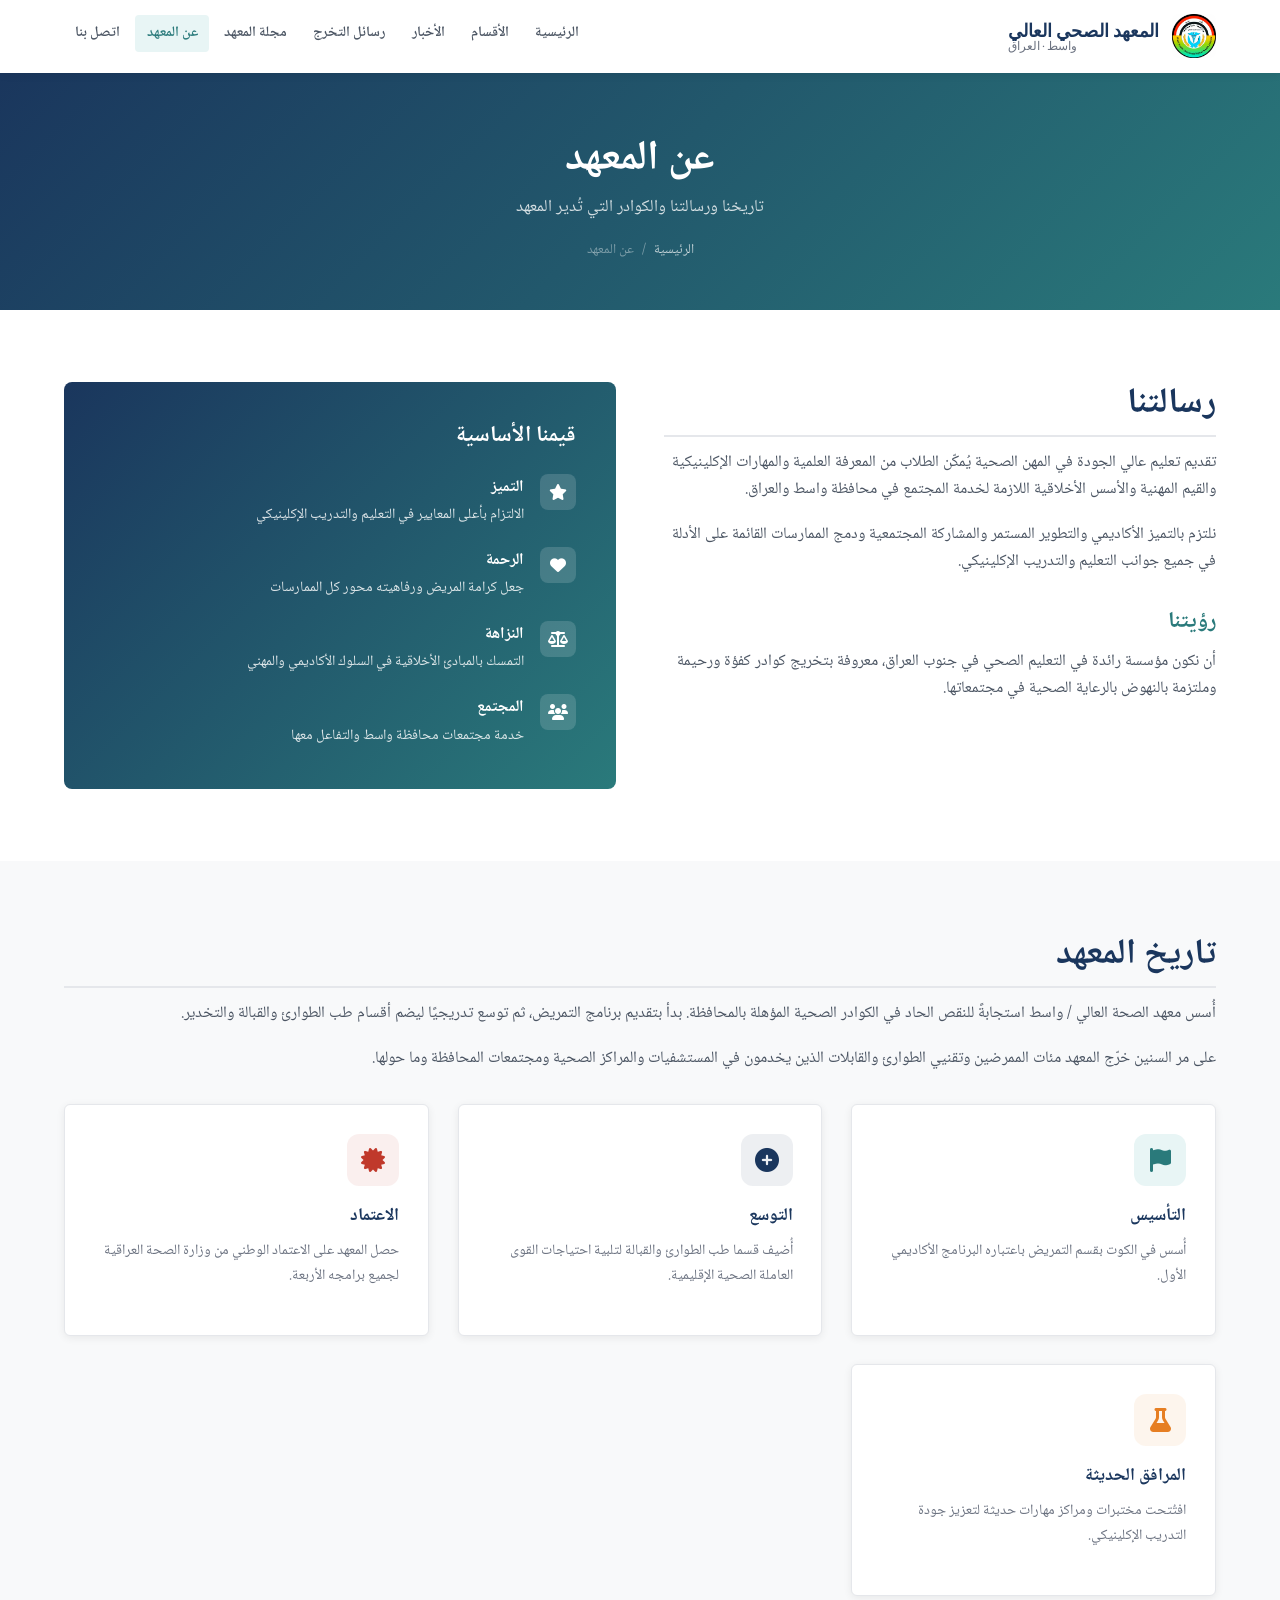
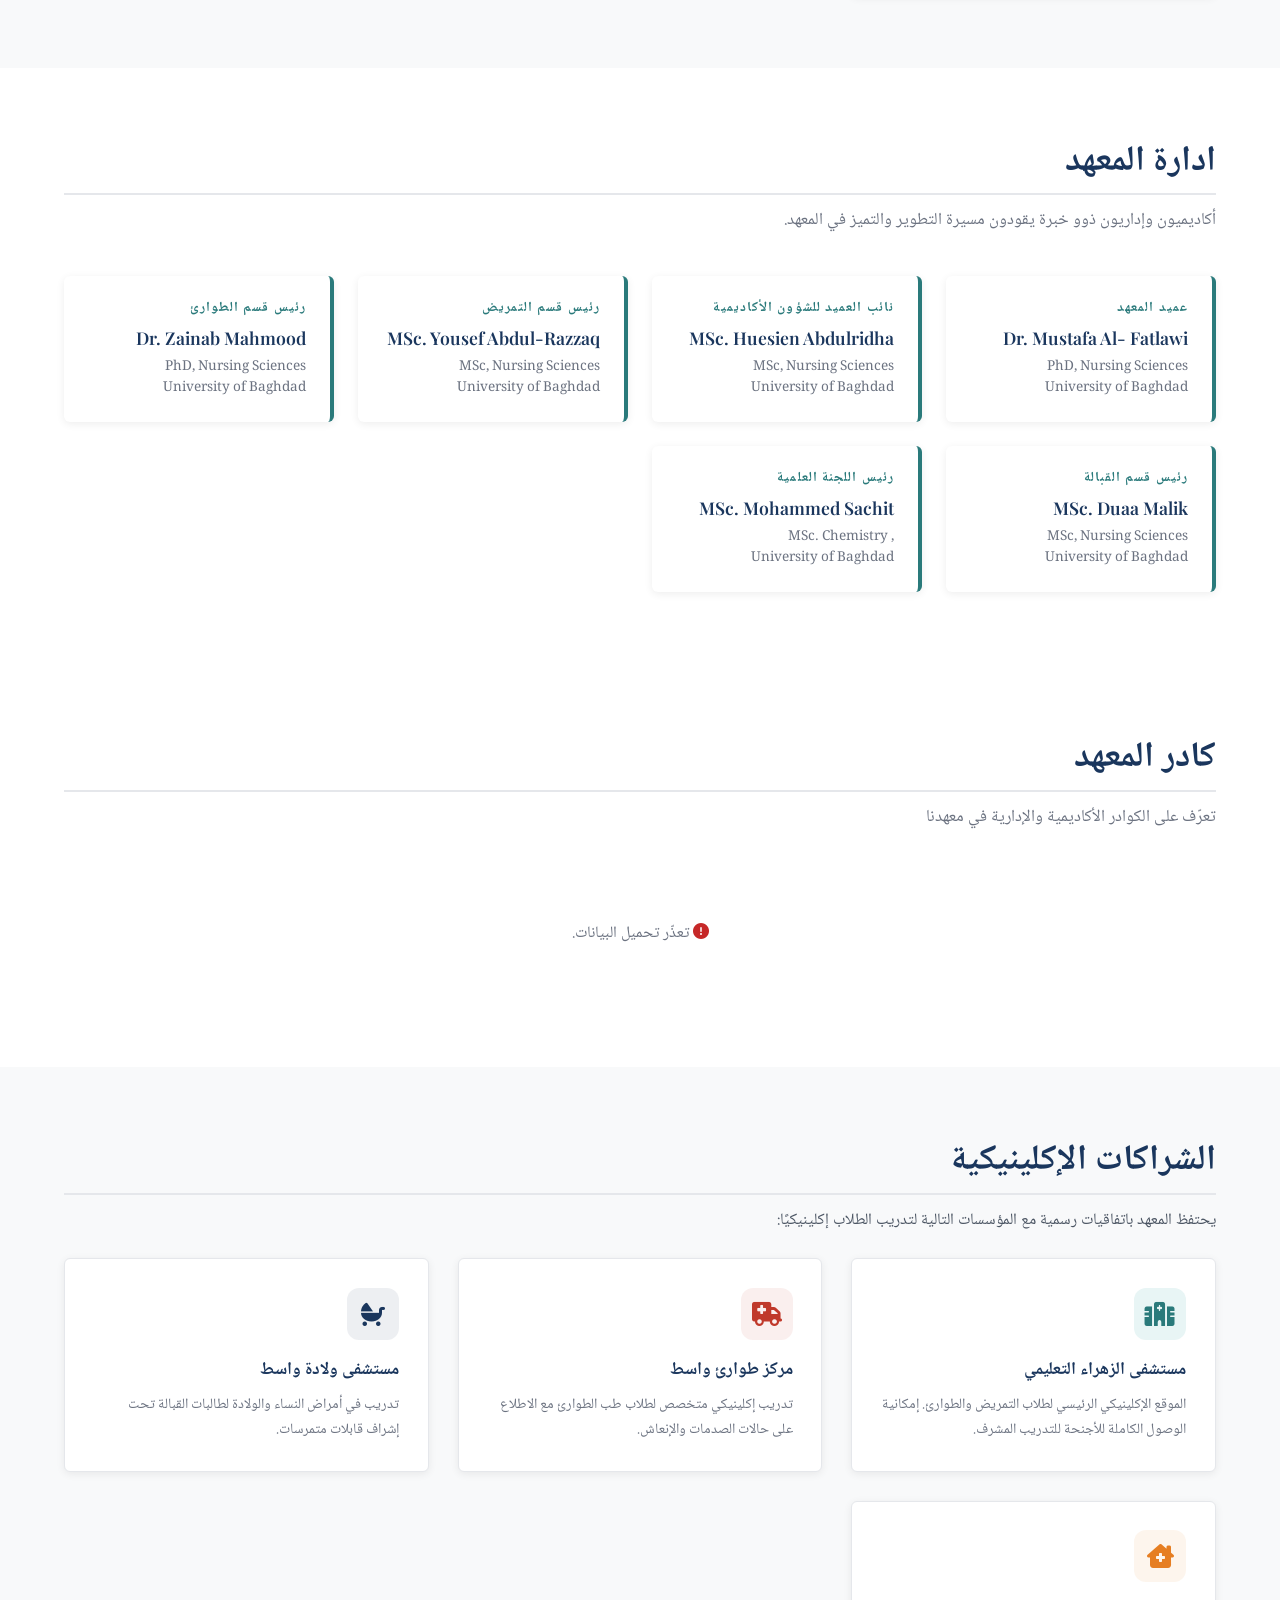
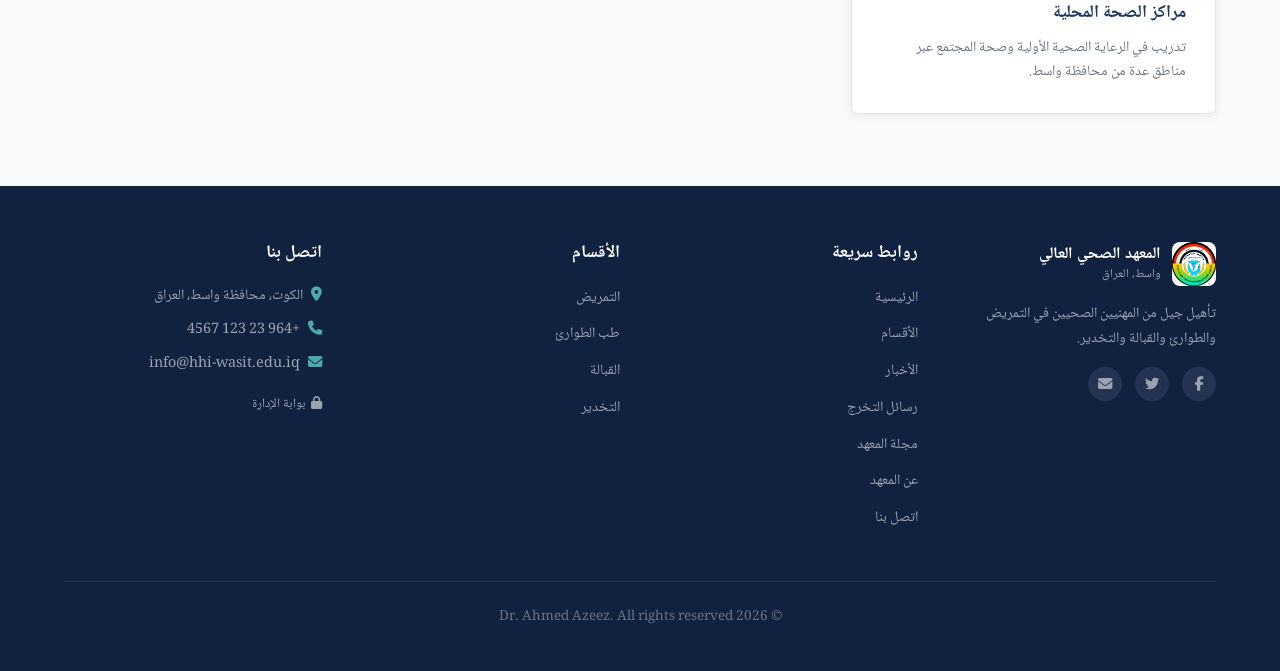
==== commit 04564fe3: "Update about.html" ====
--- a/about.html
+++ b/about.html
@@ -152,7 +152,7 @@
   set('lead_t','ادارة المعهد'); set('lead_s','أكاديميون وإداريون ذوو خبرة يقودون مسيرة التطوير والتميز في المعهد.');
   set('bd1r','عميد المعهد'); set('bd2r','نائب العميد للشؤون الأكاديمية');
   set('bd3r','رئيس قسم التمريض'); set('bd4r','رئيس قسم الطوارئ');
-  set('bd5r','رئيس قسم القبالة'); set('bd6r','رئيس الشؤون الأكاديمية');
+  set('bd5r','رئيس قسم القبالة'); set('bd6r','رئيس اللجنة العلمية');
   set('part_t','الشراكات الإكلينيكية'); set('part_s','يحتفظ المعهد باتفاقيات رسمية مع المؤسسات التالية لتدريب الطلاب إكلينيكيًا:');
   set('p1n','مستشفى الزهراء التعليمي'); set('p1d','الموقع الإكلينيكي الرئيسي لطلاب التمريض والطوارئ. إمكانية الوصول الكاملة للأجنحة للتدريب المشرف.');
   set('p2n','مركز طوارئ واسط'); set('p2d','تدريب إكلينيكي متخصص لطلاب طب الطوارئ مع الاطلاع على حالات الصدمات والإنعاش.');
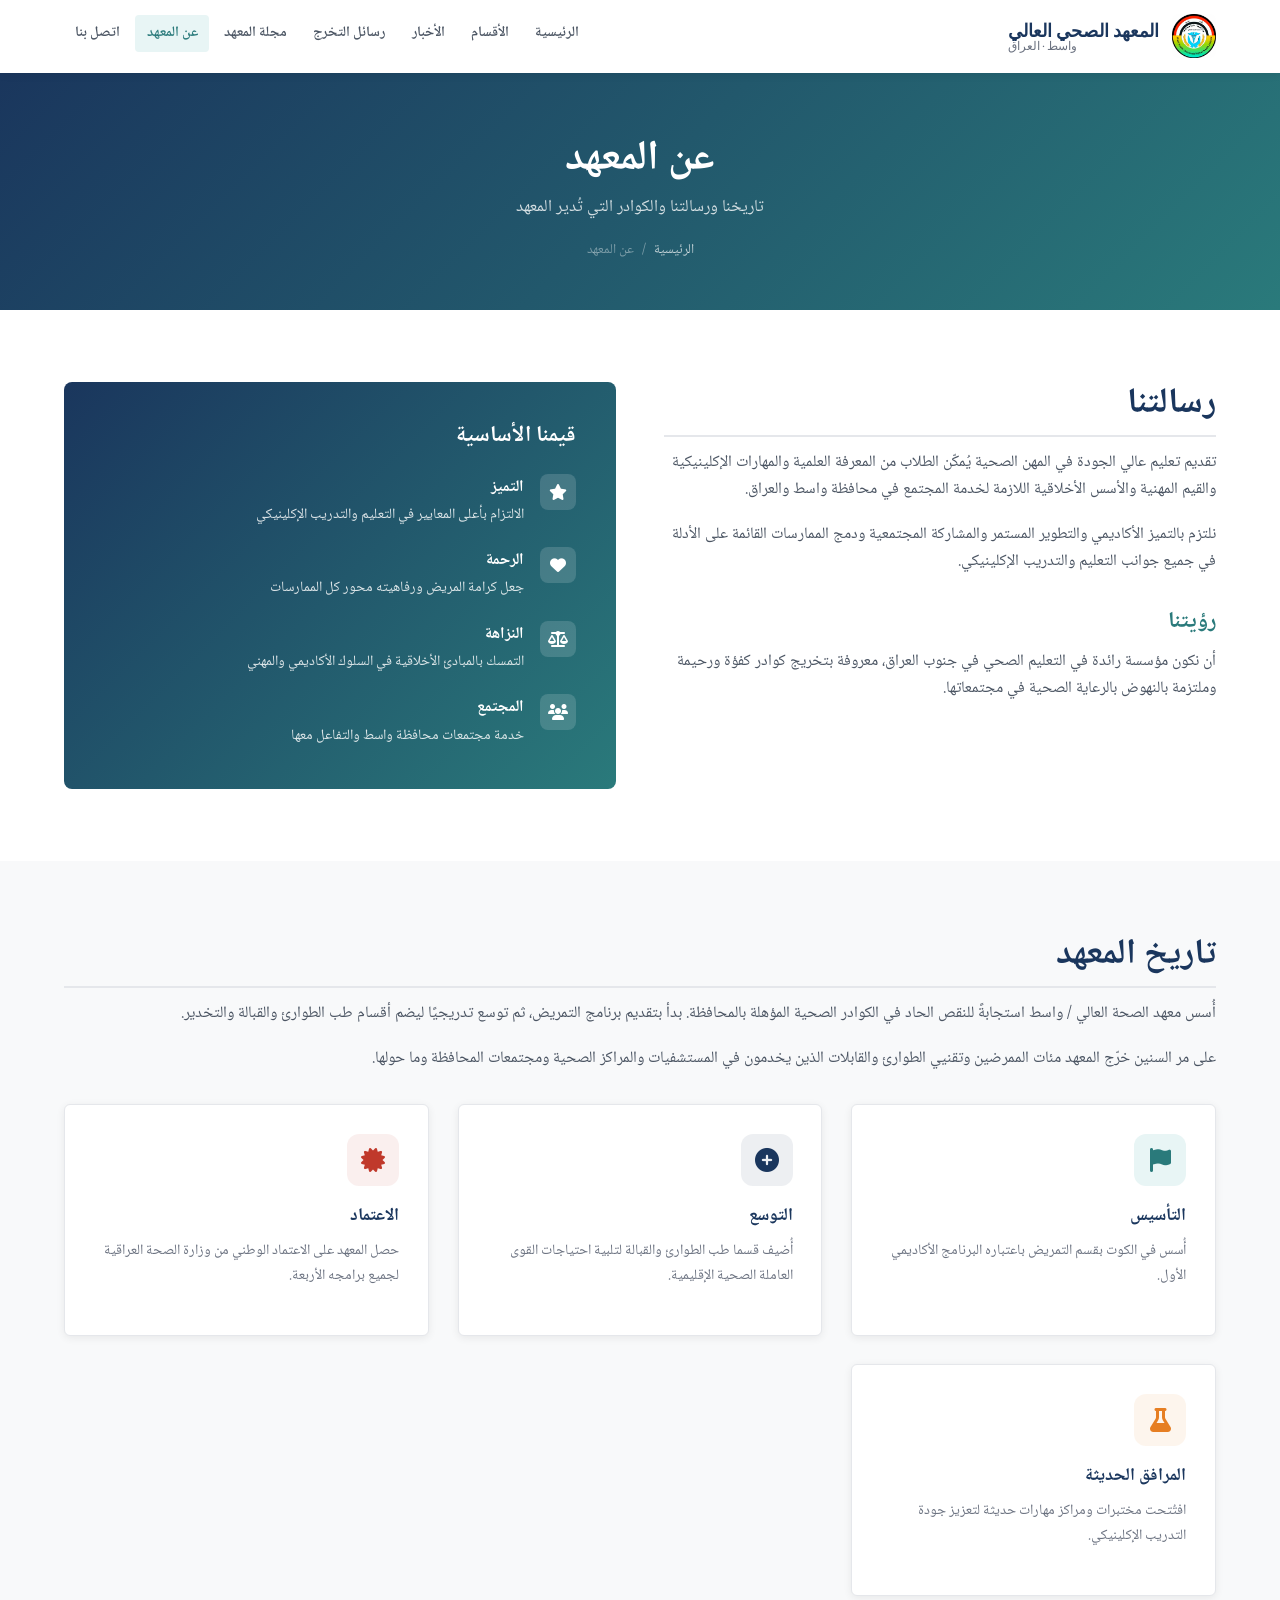
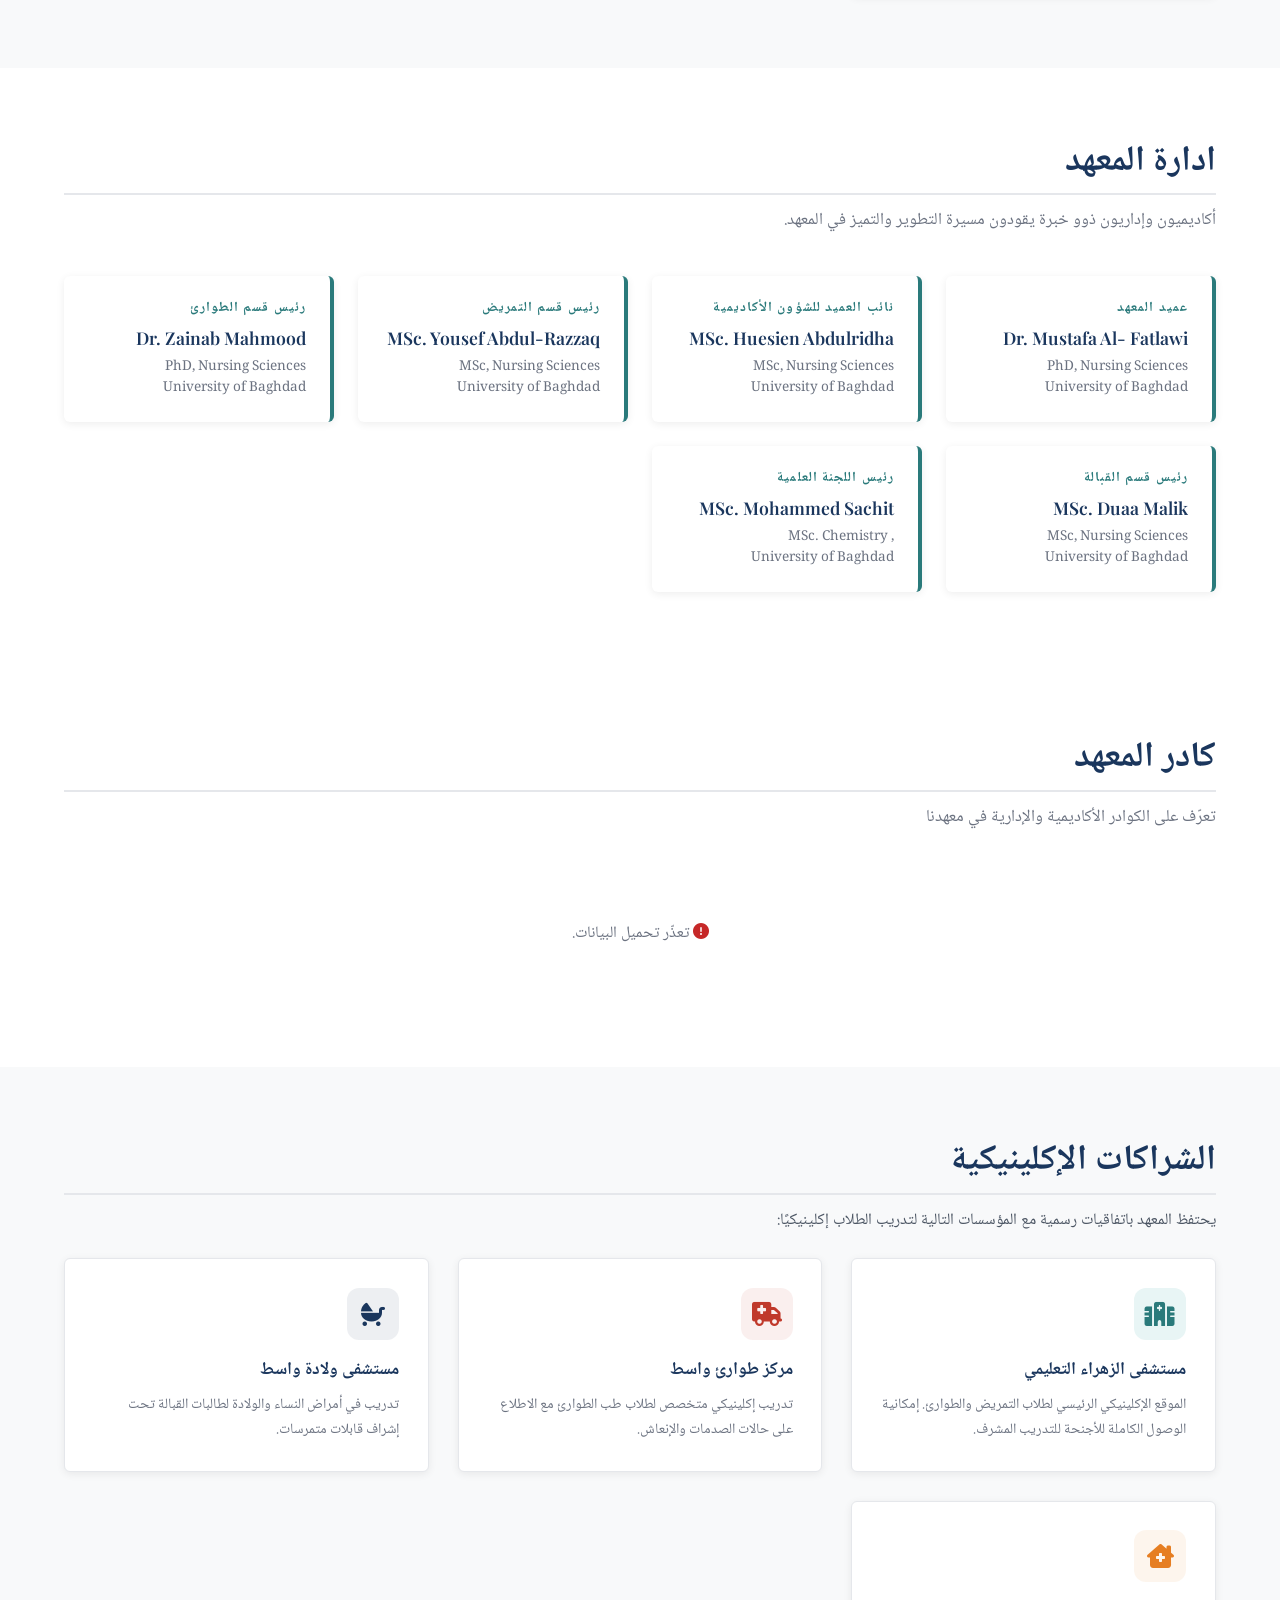
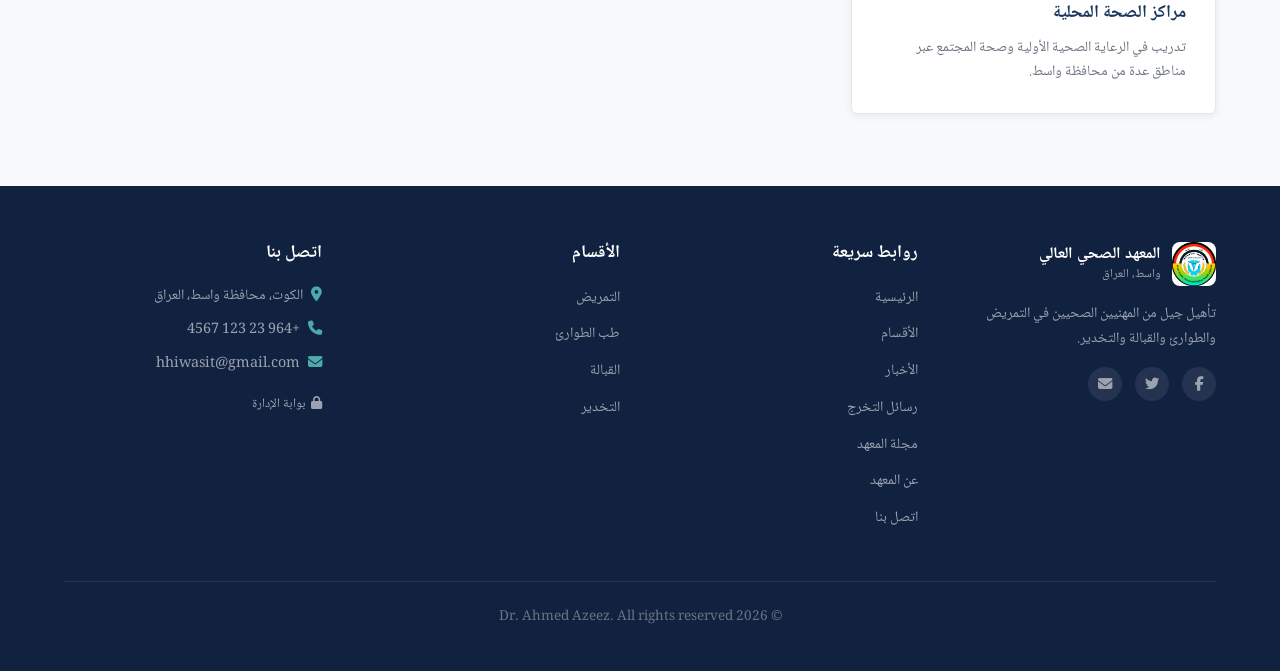
==== commit 5dfd74c4: "Improve mobile responsiveness across all pages" ====
--- a/about.html
+++ b/about.html
@@ -16,7 +16,7 @@
 
 <section class="section">
   <div class="container">
-    <div style="display:grid;grid-template-columns:1fr 1fr;gap:3rem;align-items:start">
+    <div class="grid-2" style="gap:3rem;align-items:start">
       <div>
         <h2 id="mis_t"></h2><p id="mis_p1"></p><p id="mis_p2"></p>
         <h3 style="margin-top:2rem" id="vis_t"></h3><p id="vis_p"></p>
@@ -94,12 +94,12 @@
       </div>
 
       <!-- Prev / Next arrows -->
-      <button id="staffPrev" onclick="staffMove(-1)" style="position:absolute;top:50%;right:-22px;transform:translateY(-50%);width:44px;height:44px;border-radius:50%;background:var(--navy);color:#fff;border:none;cursor:pointer;font-size:1.1rem;box-shadow:0 4px 12px rgba(0,0,0,.2);z-index:2;display:flex;align-items:center;justify-content:center">
-        <i class="fas fa-chevron-right"></i>
-      </button>
-      <button id="staffNext" onclick="staffMove(1)" style="position:absolute;top:50%;left:-22px;transform:translateY(-50%);width:44px;height:44px;border-radius:50%;background:var(--navy);color:#fff;border:none;cursor:pointer;font-size:1.1rem;box-shadow:0 4px 12px rgba(0,0,0,.2);z-index:2;display:flex;align-items:center;justify-content:center">
-        <i class="fas fa-chevron-left"></i>
-      </button>
+<button id="staffPrev" onclick="staffMove(-1)" class="carousel-btn prev" style="right:-22px">
+        <i class="fas fa-chevron-right"></i>
+      </button>
+      <button id="staffNext" onclick="staffMove(1)" class="carousel-btn next" style="left:-22px">
+        <i class="fas fa-chevron-left"></i>
+      </button>
 
       <!-- Dots -->
       <div id="staffDots" style="display:flex;justify-content:center;gap:.5rem;margin-top:1.5rem;flex-wrap:wrap"></div>
--- a/css/style.css
+++ b/css/style.css
@@ -382,6 +382,35 @@
   transition: background 0.2s;
 }
 .social-btn:hover { background: var(--teal); color: #fff; }
+
+/* Carousel Buttons */
+.carousel-btn {
+  position: absolute;
+  top: 50%;
+  transform: translateY(-50%);
+  width: 44px;
+  height: 44px;
+  border-radius: 50%;
+  background: var(--navy);
+  color: #fff;
+  border: none;
+  cursor: pointer;
+  font-size: 1.1rem;
+  box-shadow: 0 4px 12px rgba(0,0,0,.2);
+  z-index: 2;
+  display: flex;
+  align-items: center;
+  justify-content: center;
+  transition: all 0.2s;
+}
+.carousel-btn:hover { background: var(--teal); transform: translateY(-50%) scale(1.1); }
+
+/* Modal Responsive */
+@media (max-width: 768px) {
+  .modal-box { max-height: 100vh; border-radius: 0; }
+  .modal-body { padding: 0 1.5rem 1.5rem; }
+  .gallery-main { max-height: 300px; }
+}
 .footer-bottom {
   border-top: 1px solid rgba(255,255,255,0.08);
   padding-top: 1.5rem;
@@ -500,25 +529,60 @@
 .login-box h2 { border: none; font-size: 1.6rem; margin-bottom: 0.3rem; }
 .login-box p { color: var(--gray); font-size: 0.9rem; margin-bottom: 2rem; }
 
+/* ===== RESPONSIVE UTILITIES ===== */
+.grid-2, .grid-3, .grid-split { display: grid; gap: 2rem; }
+.grid-2 { grid-template-columns: repeat(2, 1fr); }
+.grid-3 { grid-template-columns: repeat(3, 1fr); }
+.grid-split { grid-template-columns: 2fr 1fr; }
+
+.flex-between { display: flex; align-items: center; justify-content: space-between; flex-wrap: wrap; gap: 1rem; }
+
+@media (max-width: 992px) {
+  .grid-3 { grid-template-columns: repeat(2, 1fr); }
+  .grid-split { grid-template-columns: 1.5fr 1fr; gap: 2rem; }
+}
+
+@media (max-width: 768px) {
+  .grid-2, .grid-3, .grid-split { grid-template-columns: 1fr; gap: 1.5rem; }
+  
+  .hero-content h1 { font-size: 2.2rem; }
+  .hero-stats { gap: 1.5rem; margin-top: 2.5rem; padding-top: 2rem; }
+  .stat-num { font-size: 1.8rem; }
+  
+  .section { padding: 3.5rem 0; }
+  
+  nav#mainNav { 
+    display: none; 
+    position: absolute; 
+    top: 70px; left: 0; right: 0; 
+    background: #fff; 
+    border-top: 1px solid var(--border); 
+    padding: 1rem 1.5rem; 
+    box-shadow: var(--shadow-md);
+  }
+  nav#mainNav.open { display: block; }
+  nav#mainNav ul { flex-direction: column; gap: 0; }
+  nav#mainNav a { display: block; padding: 0.8rem 0; border-bottom: 1px solid var(--gray-light); }
+  nav#mainNav li:last-child a { border-bottom: none; }
+  .mobile-btn { display: block; }
+  .carousel-btn { display: none !important; }
+}
+
+@media (max-width: 480px) {
+  .container { padding: 0 1.2rem; }
+  .section { padding: 2.5rem 0; }
+  .hero { padding: 4rem 0 3rem; }
+  .hero-btns { flex-direction: column; width: 100%; }
+  .hero-btns .btn { width: 100%; }
+  .page-header { padding: 2.5rem 0 1.5rem; }
+  .stat-item { flex: 1 1 40%; }
+}
+
 /* ===== RESPONSIVE ===== */
 @media (max-width: 900px) {
   .admin-wrapper { grid-template-columns: 1fr; }
   .admin-sidebar { display: none; }
   .form-row { grid-template-columns: 1fr; }
-}
-@media (max-width: 768px) {
-  nav#mainNav { display: none; position: absolute; top: 70px; left: 0; right: 0; background: #fff; border-top: 1px solid var(--border); padding: 1rem 1.5rem; }
-  nav#mainNav.open { display: block; }
-  nav#mainNav ul { flex-direction: column; gap: 0; }
-  nav#mainNav li { margin: 0; }
-  nav#mainNav a { display: block; padding: 0.7rem 0; }
-  .mobile-btn { display: block; }
-  .hero { padding: 5rem 0 4rem; }
-  .hero-stats { gap: 1.5rem; }
-}
-@media (max-width: 480px) {
-  .section { padding: 3rem 0; }
-  .page-header { padding: 3rem 0 2rem; }
 }
 
 /* ===== RTL SUPPORT ===== */
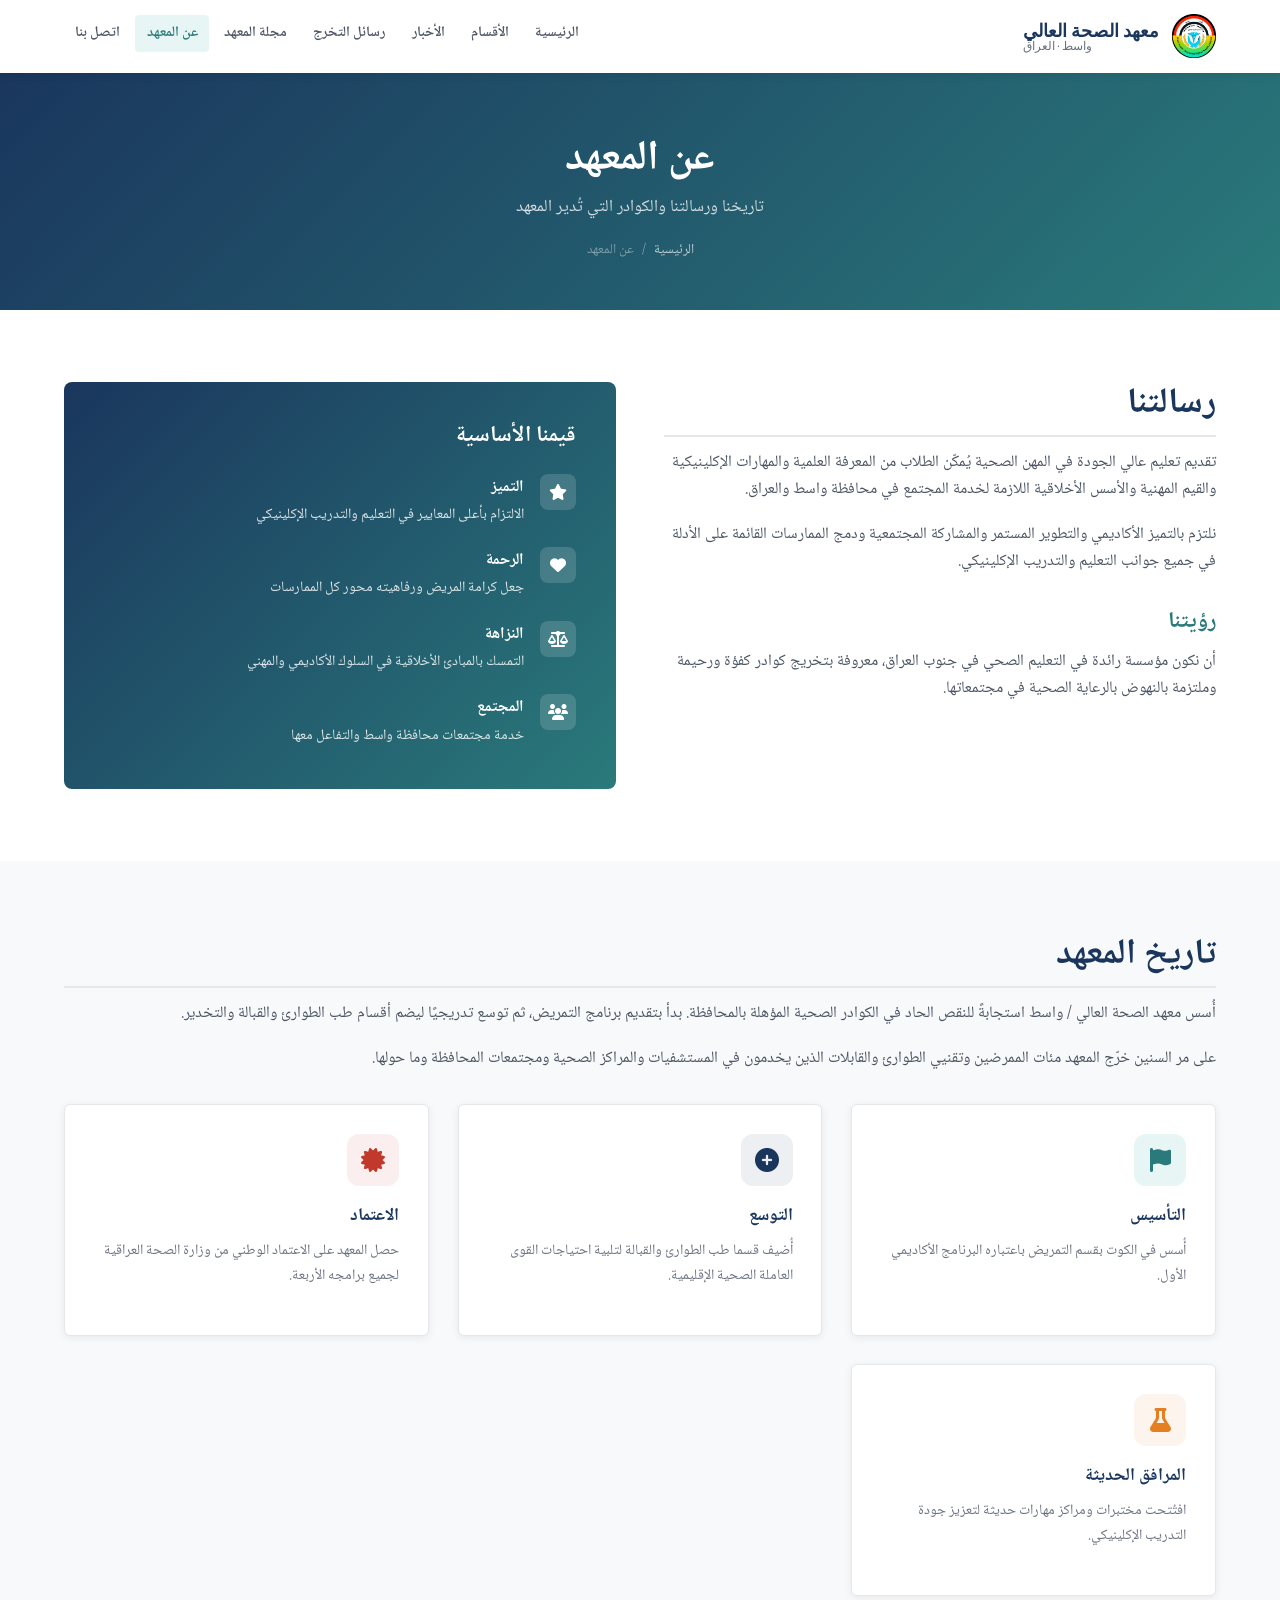
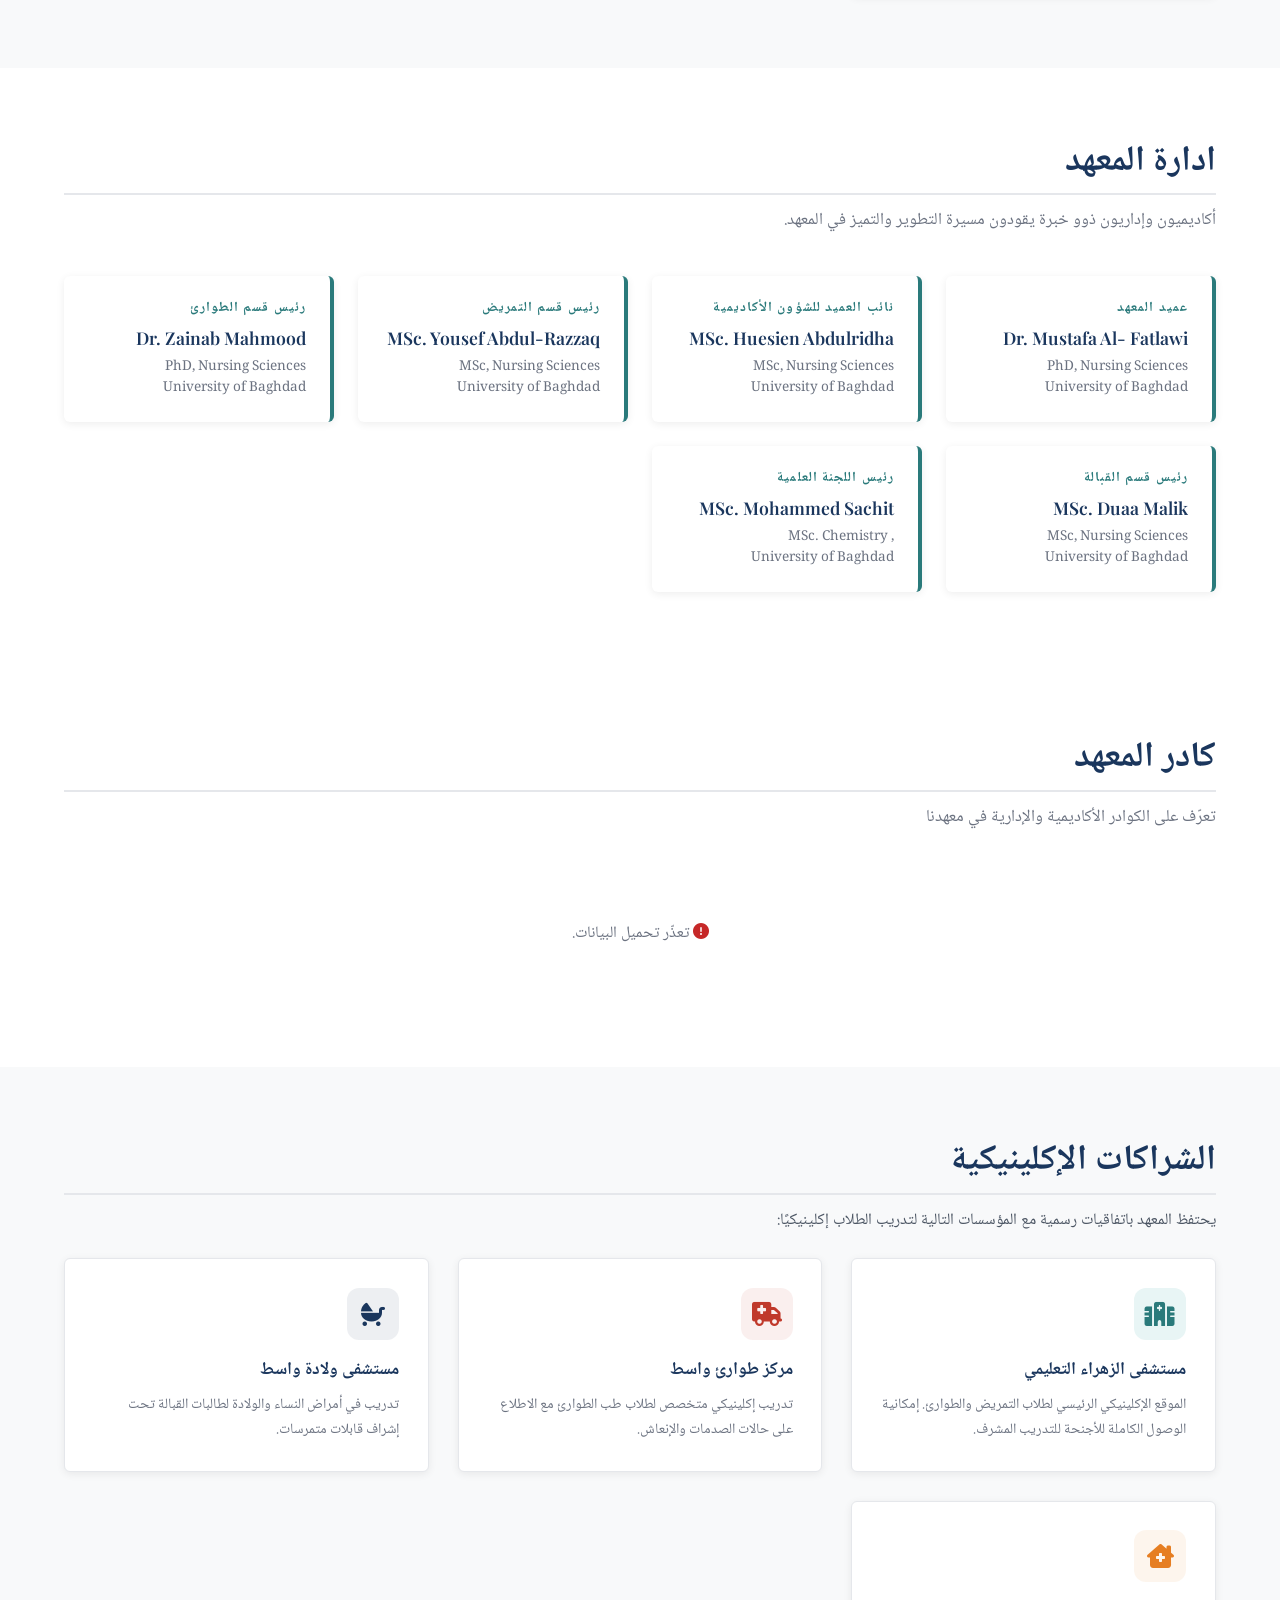
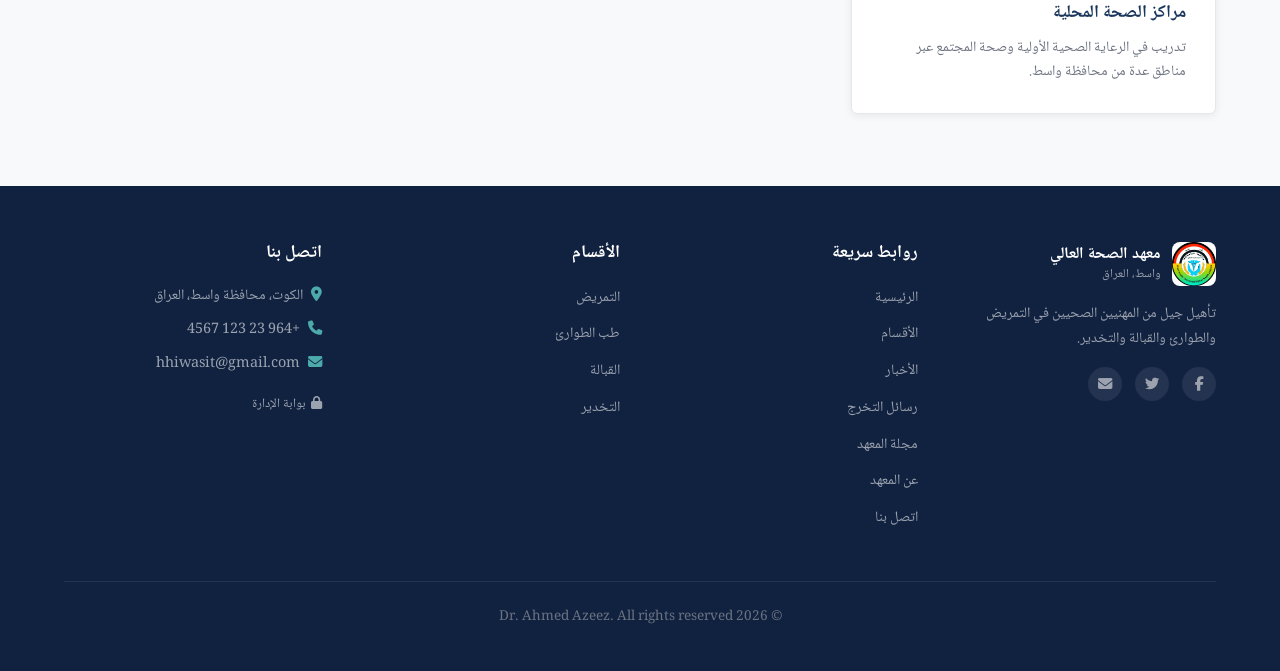
==== commit 852fded5: "Add files via upload" ====
--- a/about.html
+++ b/about.html
@@ -5,6 +5,7 @@
   <title>عن المعهد – المعهد الصحي العالي واسط</title>
   <link rel="stylesheet" href="https://cdnjs.cloudflare.com/ajax/libs/font-awesome/6.4.0/css/all.min.css">
   <link href="https://fonts.googleapis.com/css2?family=Playfair+Display:wght@400;600;700&family=Source+Sans+Pro:wght@300;400;600&family=Noto+Naskh+Arabic:wght@400;600;700&display=swap" rel="stylesheet">
+  <link rel="icon" type="image/jpeg" href="images/logo.jpg">
   <link rel="stylesheet" href="css/style.css">
 </head>
 <body class="rtl">
--- a/css/style.css
+++ b/css/style.css
@@ -116,8 +116,9 @@
 .hero {
   margin-top: 70px;
   padding: 7rem 0 5rem;
-  background: linear-gradient(135deg, rgba(26,54,93,0.04) 0%, rgba(42,122,123,0.06) 100%),
-              linear-gradient(to bottom, #fff 0%, var(--gray-light) 100%);
+  background: linear-gradient(rgba(255, 255, 255, 0.75), rgba(255, 255, 255, 0.75)), 
+              url('../hero/herobg.jpg') no-repeat center center;
+  background-size: cover;
   text-align: center;
   position: relative;
   overflow: hidden;
